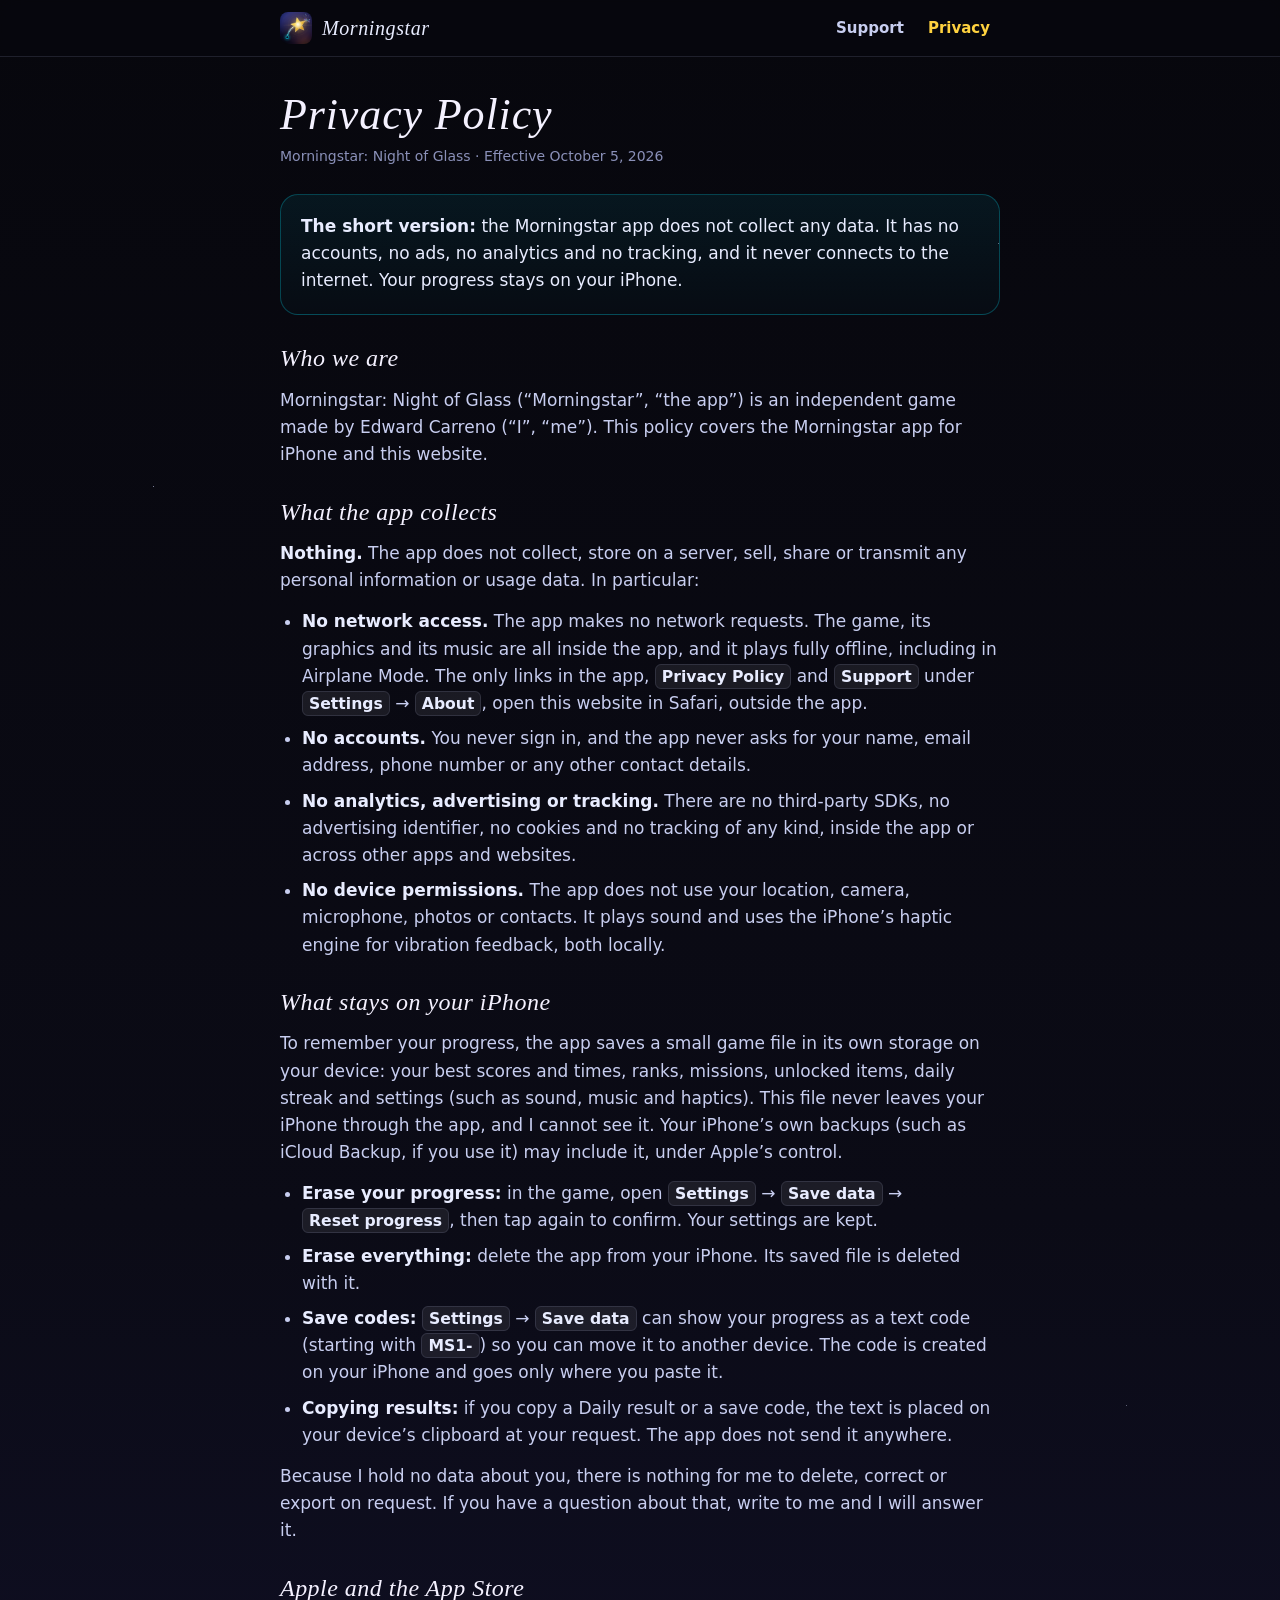
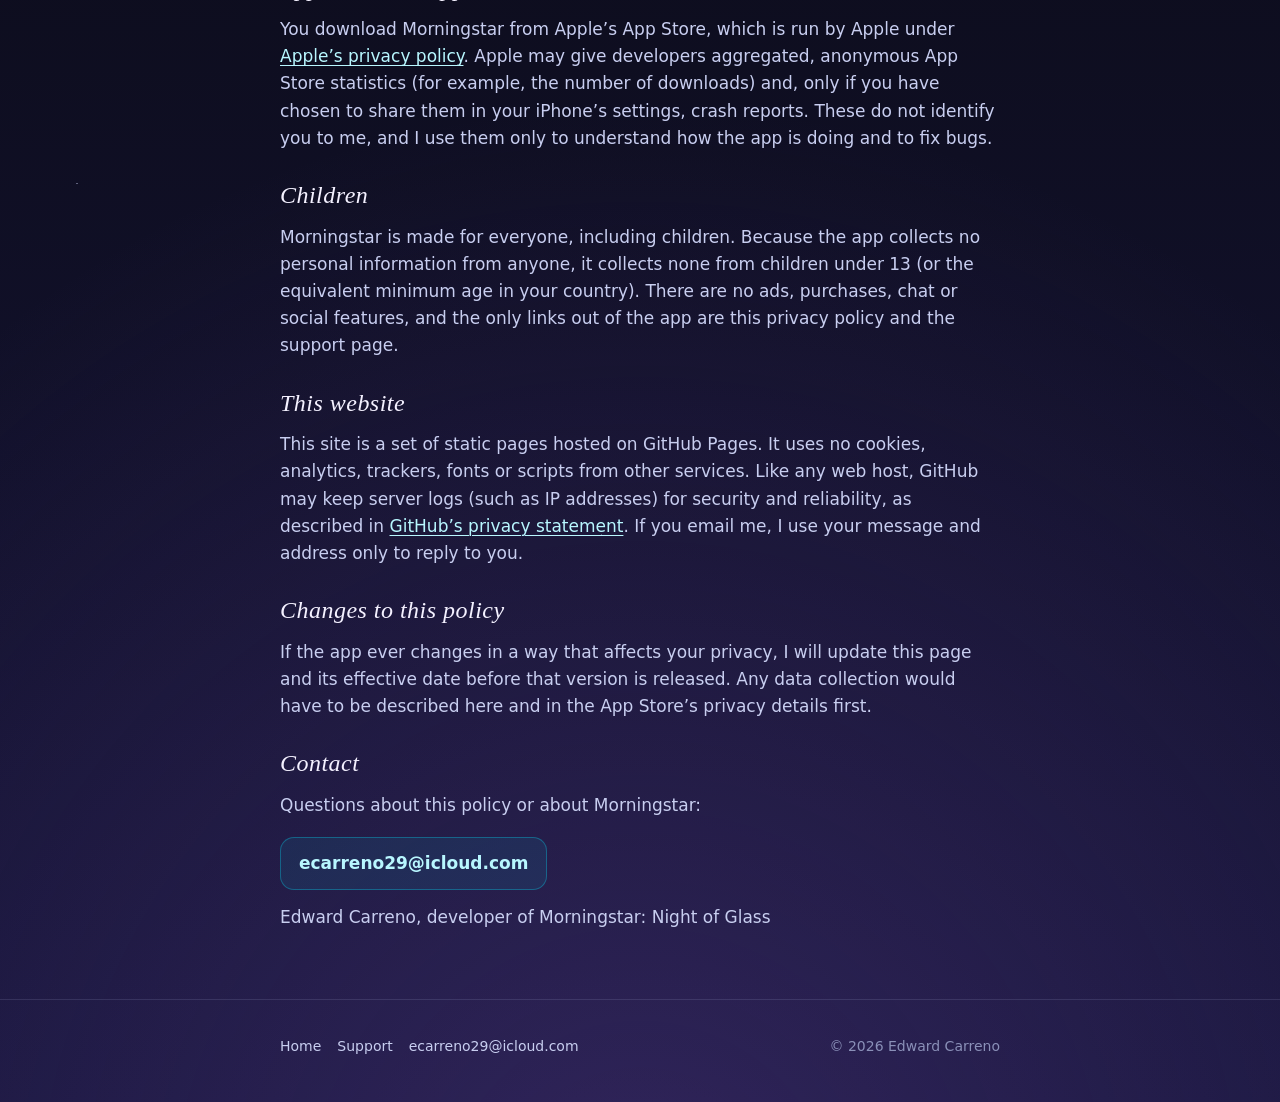
==== privacy/index.html @ 53fad540 "Morningstar: Night of Glass website Co-Authored-By: Claude Opus 5.5 <noreply@anthropic.com>" ====
<!doctype html>
<html lang="en">
<head>
<meta charset="utf-8">
<meta name="viewport" content="width=device-width,initial-scale=1,viewport-fit=cover">
<meta name="color-scheme" content="dark">
<meta name="theme-color" content="#07070D">
<title>Privacy Policy · Morningstar</title>
<meta name="description" content="Privacy policy for Morningstar: Night of Glass. The iPhone app collects no data, makes no network requests and keeps your progress only on your device.">
<link rel="icon" type="image/png" sizes="180x180" href="../icon-180.png">
<link rel="apple-touch-icon" href="../icon-180.png">
<link rel="stylesheet" href="../style.css">
</head>
<body>
<header class="bar">
  <div class="wrap">
    <a class="brand" href="../" aria-label="Morningstar home"><img src="../icon-180.png" width="32" height="32" alt="">Morningstar</a>
    <nav aria-label="Site">
      <a href="../support/">Support</a>
      <a href="./" aria-current="page">Privacy</a>
    </nav>
  </div>
</header>

<main class="wrap page">
  <h1>Privacy Policy</h1>
  <p class="meta">Morningstar: Night of Glass · Effective October 5, 2026</p>

  <div class="summary">
    <p><strong>The short version:</strong> the Morningstar app does not collect any data. It has no accounts, no ads, no analytics and no tracking, and it never connects to the internet. Your progress stays on your iPhone.</p>
  </div>

  <h2>Who we are</h2>
  <p>Morningstar: Night of Glass (“Morningstar”, “the app”) is an independent game made by Edward Carreno (“I”, “me”). This policy covers the Morningstar app for iPhone and this website.</p>

  <h2>What the app collects</h2>
  <p><strong>Nothing.</strong> The app does not collect, store on a server, sell, share or transmit any personal information or usage data. In particular:</p>
  <ul>
    <li><strong>No network access.</strong> The app makes no network requests. The game, its graphics and its music are all inside the app, and it plays fully offline, including in Airplane Mode. The only links in the app, <span class="ui">Privacy Policy</span> and <span class="ui">Support</span> under <span class="ui">Settings</span> → <span class="ui">About</span>, open this website in Safari, outside the app.</li>
    <li><strong>No accounts.</strong> You never sign in, and the app never asks for your name, email address, phone number or any other contact details.</li>
    <li><strong>No analytics, advertising or tracking.</strong> There are no third-party SDKs, no advertising identifier, no cookies and no tracking of any kind, inside the app or across other apps and websites.</li>
    <li><strong>No device permissions.</strong> The app does not use your location, camera, microphone, photos or contacts. It plays sound and uses the iPhone’s haptic engine for vibration feedback, both locally.</li>
  </ul>

  <h2>What stays on your iPhone</h2>
  <p>To remember your progress, the app saves a small game file in its own storage on your device: your best scores and times, ranks, missions, unlocked items, daily streak and settings (such as sound, music and haptics). This file never leaves your iPhone through the app, and I cannot see it. Your iPhone’s own backups (such as iCloud Backup, if you use it) may include it, under Apple’s control.</p>
  <ul>
    <li><strong>Erase your progress:</strong> in the game, open <span class="ui">Settings</span> → <span class="ui">Save data</span> → <span class="ui">Reset progress</span>, then tap again to confirm. Your settings are kept.</li>
    <li><strong>Erase everything:</strong> delete the app from your iPhone. Its saved file is deleted with it.</li>
    <li><strong>Save codes:</strong> <span class="ui">Settings</span> → <span class="ui">Save data</span> can show your progress as a text code (starting with <span class="ui">MS1-</span>) so you can move it to another device. The code is created on your iPhone and goes only where you paste it.</li>
    <li><strong>Copying results:</strong> if you copy a Daily result or a save code, the text is placed on your device’s clipboard at your request. The app does not send it anywhere.</li>
  </ul>
  <p>Because I hold no data about you, there is nothing for me to delete, correct or export on request. If you have a question about that, write to me and I will answer it.</p>

  <h2>Apple and the App Store</h2>
  <p>You download Morningstar from Apple’s App Store, which is run by Apple under <a href="https://www.apple.com/legal/privacy/">Apple’s privacy policy</a>. Apple may give developers aggregated, anonymous App Store statistics (for example, the number of downloads) and, only if you have chosen to share them in your iPhone’s settings, crash reports. These do not identify you to me, and I use them only to understand how the app is doing and to fix bugs.</p>

  <h2>Children</h2>
  <p>Morningstar is made for everyone, including children. Because the app collects no personal information from anyone, it collects none from children under 13 (or the equivalent minimum age in your country). There are no ads, purchases, chat or social features, and the only links out of the app are this privacy policy and the support page.</p>

  <h2>This website</h2>
  <p>This site is a set of static pages hosted on GitHub Pages. It uses no cookies, analytics, trackers, fonts or scripts from other services. Like any web host, GitHub may keep server logs (such as IP addresses) for security and reliability, as described in <a href="https://docs.github.com/en/site-policy/privacy-policies/github-general-privacy-statement">GitHub’s privacy statement</a>. If you email me, I use your message and address only to reply to you.</p>

  <h2>Changes to this policy</h2>
  <p>If the app ever changes in a way that affects your privacy, I will update this page and its effective date before that version is released. Any data collection would have to be described here and in the App Store’s privacy details first.</p>

  <h2>Contact</h2>
  <p>Questions about this policy or about Morningstar:</p>
  <a class="mail" href="mailto:ecarreno29@icloud.com">ecarreno29@icloud.com</a>
  <p class="muted">Edward Carreno, developer of Morningstar: Night of Glass</p>
</main>

<footer>
  <div class="wrap">
    <nav aria-label="Footer">
      <a href="../">Home</a>
      <a href="../support/">Support</a>
      <a href="mailto:ecarreno29@icloud.com">ecarreno29@icloud.com</a>
    </nav>
    <span class="copy">© 2026 Edward Carreno</span>
  </div>
</footer>
</body>
</html>
---- style.css ----
/* Morningstar: Night of Glass — the public site. Self-contained: system fonts, no external resources. The game's night
   palette (design/GDD.md §10.1): cyan is the player, gold is reward, lime is the accent; magenta (danger) stays out. */
:root {
  --bg0: #07070D; --bg1: #0B0B16; --bg2: #16153A;
  --text: #E8ECFF; --soft: #C8CEF0; --dim: #8A90B8;
  --gold: #FFD23F; --gold-hi: #FFF1B8; --cyan: #00E5FF; --cyan-hi: #B8F7FF; --lime: #7CFF6B;
  --card: rgba(22, 22, 46, 0.62); --line: rgba(184, 190, 230, 0.14);
  --ui: -apple-system, BlinkMacSystemFont, "SF Pro Text", "Segoe UI", system-ui, Roboto, "Helvetica Neue", Arial, sans-serif;
  --serif: ui-serif, "New York", "Iowan Old Style", "Palatino Linotype", Palatino, "Book Antiqua", Georgia, serif;
  color-scheme: dark;
}
* { box-sizing: border-box; }
html { background: var(--bg0); -webkit-text-size-adjust: 100%; text-size-adjust: 100%; }
body {
  margin: 0; min-height: 100vh; color: var(--text); font: 17px/1.6 var(--ui);
  background:
    radial-gradient(1px 1px at 12% 18%, rgba(214, 220, 255, .55) 50%, transparent 51%),
    radial-gradient(1px 1px at 78% 9%, rgba(214, 220, 255, .45) 50%, transparent 51%),
    radial-gradient(1.5px 1.5px at 64% 31%, rgba(214, 220, 255, .5) 50%, transparent 51%),
    radial-gradient(1px 1px at 31% 44%, rgba(214, 220, 255, .35) 50%, transparent 51%),
    radial-gradient(1px 1px at 88% 52%, rgba(214, 220, 255, .4) 50%, transparent 51%),
    radial-gradient(1.5px 1.5px at 6% 66%, rgba(214, 220, 255, .4) 50%, transparent 51%),
    radial-gradient(1px 1px at 47% 79%, rgba(214, 220, 255, .3) 50%, transparent 51%),
    radial-gradient(120% 60% at 50% 105%, rgba(91, 62, 143, .38), transparent 70%),
    linear-gradient(180deg, var(--bg0) 0%, var(--bg1) 45%, var(--bg2) 100%);

}
a { color: var(--cyan-hi); text-underline-offset: 3px; text-decoration-thickness: 1px; }
a:hover { color: #fff; }
:focus-visible { outline: 2px solid var(--cyan); outline-offset: 3px; border-radius: 6px; }
img { max-width: 100%; height: auto; display: block; }
.wrap { width: 100%; max-width: 760px; margin: 0 auto; padding: 0 20px; }

/* top bar */
.bar { position: sticky; top: 0; z-index: 5; background: rgba(7, 7, 13, .78); border-bottom: 1px solid var(--line);
  -webkit-backdrop-filter: saturate(1.4) blur(12px); backdrop-filter: saturate(1.4) blur(12px); }
.bar .wrap { display: flex; align-items: center; gap: 12px; min-height: 56px; padding-top: env(safe-area-inset-top, 0); }
.brand { display: flex; align-items: center; gap: 10px; min-height: 44px; color: var(--text); text-decoration: none; font: italic 500 20px/1 var(--serif); letter-spacing: .03em; }
.brand img { width: 32px; height: 32px; border-radius: 8px; }
.bar nav { margin-left: auto; display: flex; gap: 4px; }
.bar nav a { color: var(--soft); text-decoration: none; font-size: 15px; font-weight: 600; padding: 12px 10px; border-radius: 10px; min-height: 44px; display: inline-flex; align-items: center; }
.bar nav a[aria-current="page"] { color: var(--gold); }
.bar nav a:hover { color: #fff; background: rgba(255, 255, 255, .05); }

/* the hero */
.hero { position: relative; isolation: isolate; text-align: center; padding: 56px 0 28px; overflow: hidden; }
.glass { position: absolute; inset: 0; pointer-events: none; z-index: -1; }
.glass i { position: absolute; display: block; }
/* a few panes of jewel glass drifting at the edges of the hero, never under the text */
.glass i:nth-child(1) { left: 0; top: 34px; width: 112px; height: 100px; background: linear-gradient(140deg, #4A5AAC, #5B3E8F 70%); clip-path: polygon(0 18%, 72% 0, 100% 64%, 30% 100%); opacity: .3; }
.glass i:nth-child(2) { right: 0; top: 8px; width: 118px; height: 110px; background: linear-gradient(200deg, #3F9A8C, #3A4A8C 75%); clip-path: polygon(20% 0, 100% 12%, 86% 100%, 0 70%); opacity: .26; }
.glass i:nth-child(3) { right: 4px; top: 176px; width: 58px; height: 52px; background: linear-gradient(160deg, #9A5A8A, #5B3E8F); clip-path: polygon(0 0, 100% 30%, 60% 100%); opacity: .24; }
.glass i:nth-child(4) { left: 8px; top: 190px; width: 46px; height: 42px; background: linear-gradient(120deg, #B08A4A, #7A4A6A); clip-path: polygon(30% 0, 100% 50%, 0 100%); opacity: .22; }
@media (min-width: 700px) { .glass i:nth-child(1) { left: 4%; } .glass i:nth-child(2) { right: 4%; } .glass i:nth-child(3) { right: 14%; } .glass i:nth-child(4) { left: 15%; } }
.icon { width: 148px; height: 148px; margin: 0 auto 22px; border-radius: 33px; box-shadow: 0 0 0 1px rgba(255, 255, 255, .08), 0 18px 60px rgba(255, 210, 63, .18), 0 0 90px rgba(0, 229, 255, .12); }
.wm { margin: 0; font: italic 500 clamp(40px, 11vw, 64px)/1.05 var(--serif); letter-spacing: .045em; text-transform: uppercase;
  background: linear-gradient(180deg, #FFF8DC 0%, var(--gold-hi) 35%, var(--gold) 100%); -webkit-background-clip: text; background-clip: text; color: transparent; }
.sub { margin: 8px 0 0; font-size: 12px; font-weight: 600; letter-spacing: .42em; padding-left: .42em; text-transform: uppercase; color: var(--dim); }
.lede { max-width: 30em; margin: 24px auto 0; font-size: clamp(18px, 4.6vw, 21px); line-height: 1.55; color: var(--soft); }
.pill { display: inline-flex; align-items: center; gap: 10px; margin: 26px 0 0; padding: 12px 20px; border-radius: 999px; border: 1px solid rgba(255, 210, 63, .38);
  background: rgba(255, 210, 63, .07); color: var(--gold-hi); font-weight: 650; font-size: 15px; letter-spacing: .02em; }
.pill::before { content: ""; width: 8px; height: 8px; border-radius: 50%; background: var(--gold); box-shadow: 0 0 12px var(--gold); }
.promises { list-style: none; display: flex; flex-wrap: wrap; justify-content: center; gap: 8px 18px; margin: 22px auto 0; padding: 0; color: var(--dim); font-size: 14px; font-weight: 600; letter-spacing: .04em; }
.promises li::before { content: "✦"; color: var(--cyan); margin-right: 7px; font-size: 11px; position: relative; top: -1px; }

/* screenshots: a swipeable strip on phones, a row on wide screens */
.shots { display: flex; gap: 16px; overflow-x: auto; scroll-snap-type: x mandatory; padding: 12px 20px 22px; margin: 18px auto 0; max-width: 1080px;
  -webkit-overflow-scrolling: touch; scrollbar-width: none; }
.shots::-webkit-scrollbar { display: none; }
.shots figure { flex: 0 0 min(64vw, 250px); margin: 0; scroll-snap-align: center; }
.shots img { width: 100%; aspect-ratio: 600 / 1304; object-fit: cover; border-radius: 28px; border: 6px solid #0E0F18;
  box-shadow: 0 0 0 1px rgba(184, 190, 230, .2), 0 22px 50px rgba(0, 0, 0, .55); background: var(--bg1); }
.shots figcaption { margin-top: 12px; text-align: center; font: italic 500 17px/1.3 var(--serif); color: var(--soft); }
.swipe { text-align: center; color: var(--dim); font-size: 13px; margin: -8px 0 0; }
@media (min-width: 900px) { .shots { justify-content: center; overflow: visible; } .shots figure { flex-basis: 230px; } .swipe { display: none; } }

/* sections */
section.block { padding: 34px 0 6px; }
h2 { margin: 0 0 14px; font: italic 500 30px/1.15 var(--serif); letter-spacing: .02em; color: #F4F1FF; }
h3 { margin: 0 0 6px; font-size: 17px; font-weight: 700; letter-spacing: .01em; color: var(--text); }
p { margin: 0 0 14px; }
.muted { color: var(--dim); }
.grid { display: grid; gap: 14px; grid-template-columns: 1fr; }
@media (min-width: 620px) { .grid { grid-template-columns: 1fr 1fr; } }
.card { background: var(--card); border: 1px solid var(--line); border-radius: 18px; padding: 18px 18px 6px; }
.card p { color: var(--soft); font-size: 16px; }
.tag { display: inline-block; width: 10px; height: 10px; border-radius: 3px; margin-right: 8px; transform: rotate(45deg); position: relative; top: -1px; }
.t-gold { background: var(--gold); box-shadow: 0 0 10px rgba(255, 210, 63, .6); }
.t-cyan { background: var(--cyan); box-shadow: 0 0 10px rgba(0, 229, 255, .5); }
.t-lime { background: var(--lime); box-shadow: 0 0 10px rgba(124, 255, 107, .5); }
.t-violet { background: #9C7BFF; box-shadow: 0 0 10px rgba(156, 123, 255, .5); }
ol.steps { counter-reset: s; list-style: none; padding: 0; margin: 0; }
ol.steps li { counter-increment: s; position: relative; padding: 0 0 14px 44px; color: var(--soft); }
ol.steps li::before { content: counter(s); position: absolute; left: 0; top: 0; width: 30px; height: 30px; border-radius: 50%; display: grid; place-items: center;
  font: 700 14px/1 var(--ui); color: var(--bg0); background: linear-gradient(180deg, var(--gold-hi), var(--gold)); }
kbd, .ui { font: 600 .92em/1 var(--ui); color: var(--text); background: rgba(255, 255, 255, .07); border: 1px solid var(--line); border-radius: 6px; padding: 2px 6px; white-space: nowrap; }

/* long-form pages (privacy, support) */
.page { padding-top: 34px; padding-bottom: 10px; }
.page h1 { margin: 0 0 6px; font: italic 500 clamp(34px, 8vw, 44px)/1.1 var(--serif); color: #F4F1FF; letter-spacing: .02em; }
.page .meta { color: var(--dim); font-size: 14px; margin-bottom: 26px; }
.page h2 { font-size: 24px; margin-top: 30px; }
.page ul { padding-left: 22px; margin: 0 0 14px; }
.page li { margin: 0 0 8px; color: var(--soft); }
.page p { color: var(--soft); }
.page strong { color: var(--text); }
.summary { background: linear-gradient(180deg, rgba(0, 229, 255, .07), rgba(0, 229, 255, .02)); border: 1px solid rgba(0, 229, 255, .25); border-radius: 18px; padding: 18px 20px 6px; margin: 0 0 8px; }
.summary p { color: var(--text); }
details { background: var(--card); border: 1px solid var(--line); border-radius: 16px; margin: 0 0 10px; }
details summary { cursor: pointer; list-style: none; padding: 15px 46px 15px 18px; font-weight: 650; color: var(--text); position: relative; min-height: 44px; }
details summary::-webkit-details-marker { display: none; }
details summary::after { content: "+"; position: absolute; right: 18px; top: 50%; transform: translateY(-50%); color: var(--gold); font-size: 22px; font-weight: 400; }
details[open] summary::after { content: "−"; }
details > div { padding: 0 18px 6px; }
.mail { display: inline-flex; align-items: center; gap: 10px; margin: 4px 0 14px; padding: 12px 18px; min-height: 44px; border-radius: 14px; background: rgba(0, 229, 255, .08);
  border: 1px solid rgba(0, 229, 255, .3); color: var(--cyan-hi); text-decoration: none; font-weight: 650; overflow-wrap: anywhere; }
.mail:hover { background: rgba(0, 229, 255, .14); color: #fff; }

/* footer */
footer { margin-top: 44px; border-top: 1px solid var(--line); padding: 24px 0 calc(34px + env(safe-area-inset-bottom, 0)); color: var(--dim); font-size: 14px; }
footer .wrap { display: flex; flex-wrap: wrap; gap: 8px 18px; align-items: center; }
footer nav { display: flex; flex-wrap: wrap; gap: 4px 16px; }
footer a { color: var(--soft); text-decoration: none; display: inline-flex; align-items: center; min-height: 44px; }
footer a:hover { color: #fff; text-decoration: underline; }
footer .copy { margin-left: auto; }
@media (max-width: 520px) { footer .copy { margin-left: 0; width: 100%; } }
@media (prefers-reduced-motion: no-preference) { .pill::before { animation: glow 2.4s ease-in-out infinite alternate; } }
@keyframes glow { from { opacity: .55; } to { opacity: 1; } }
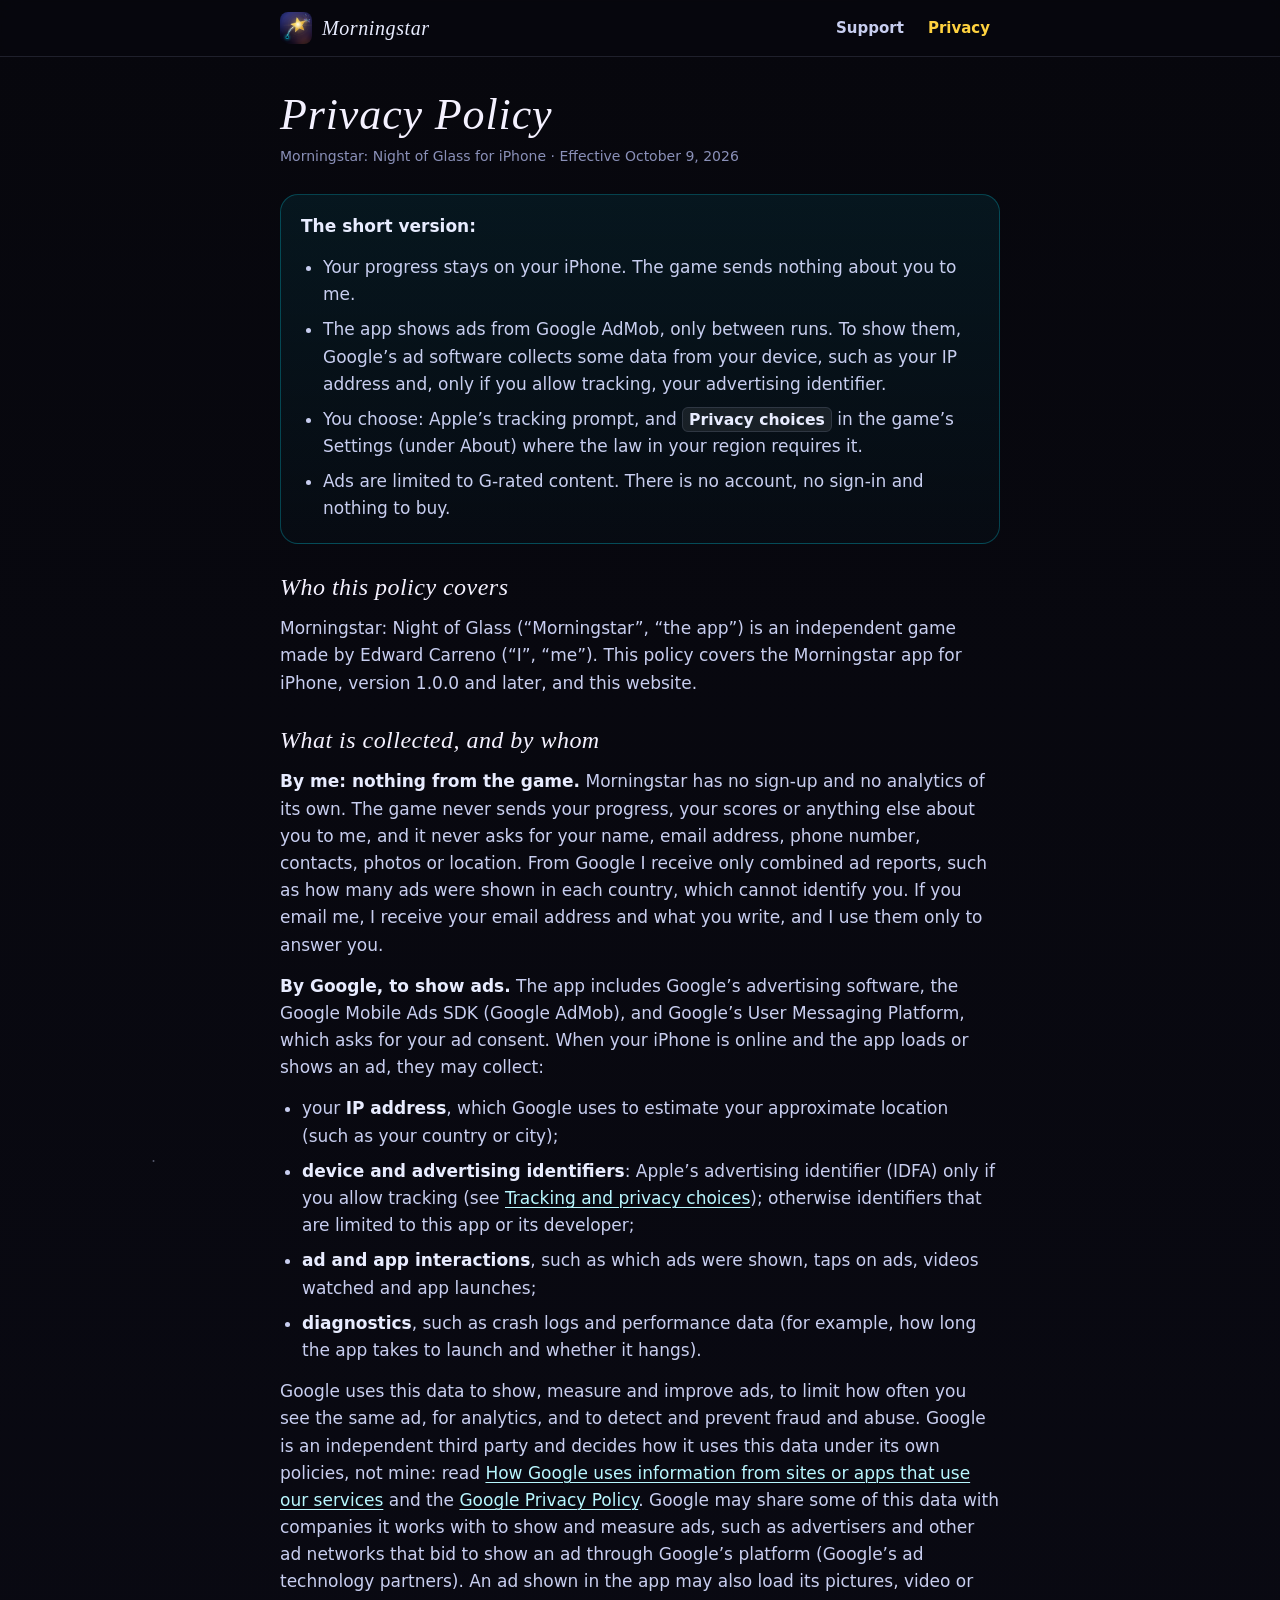
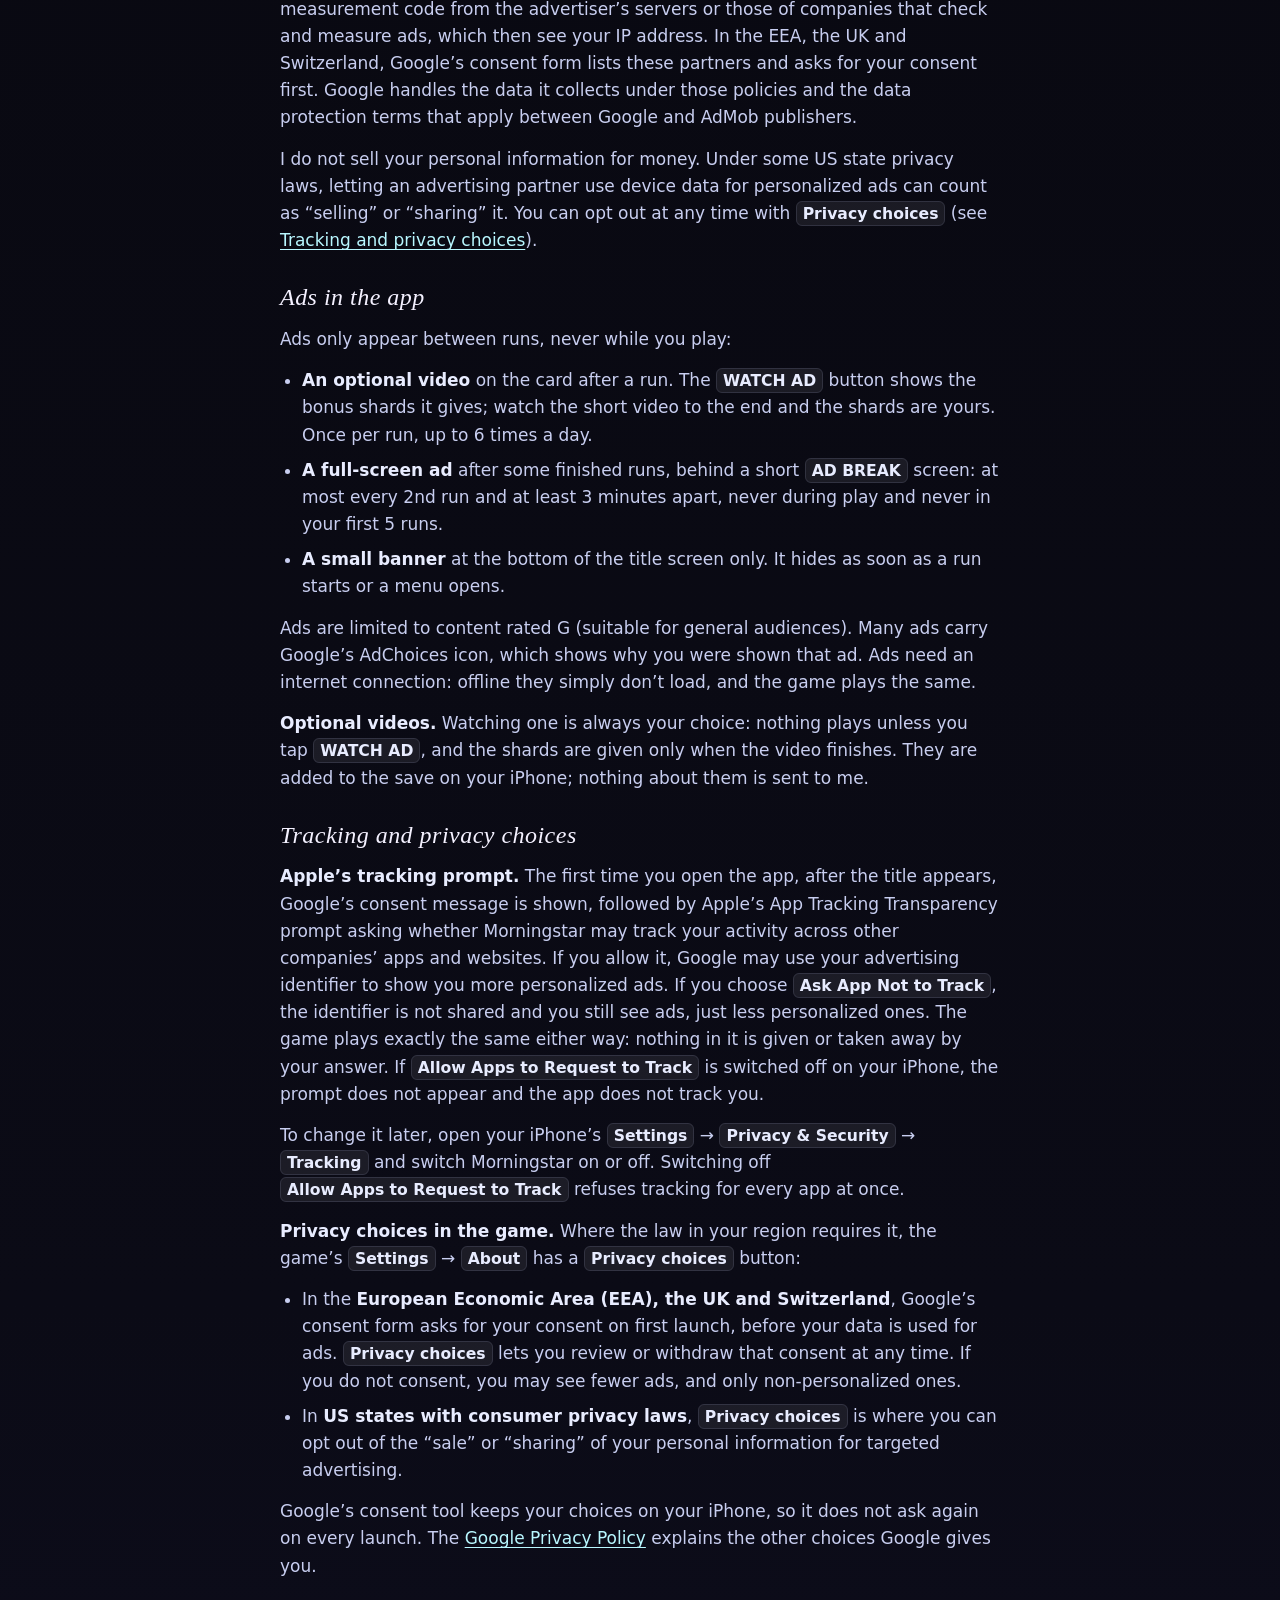
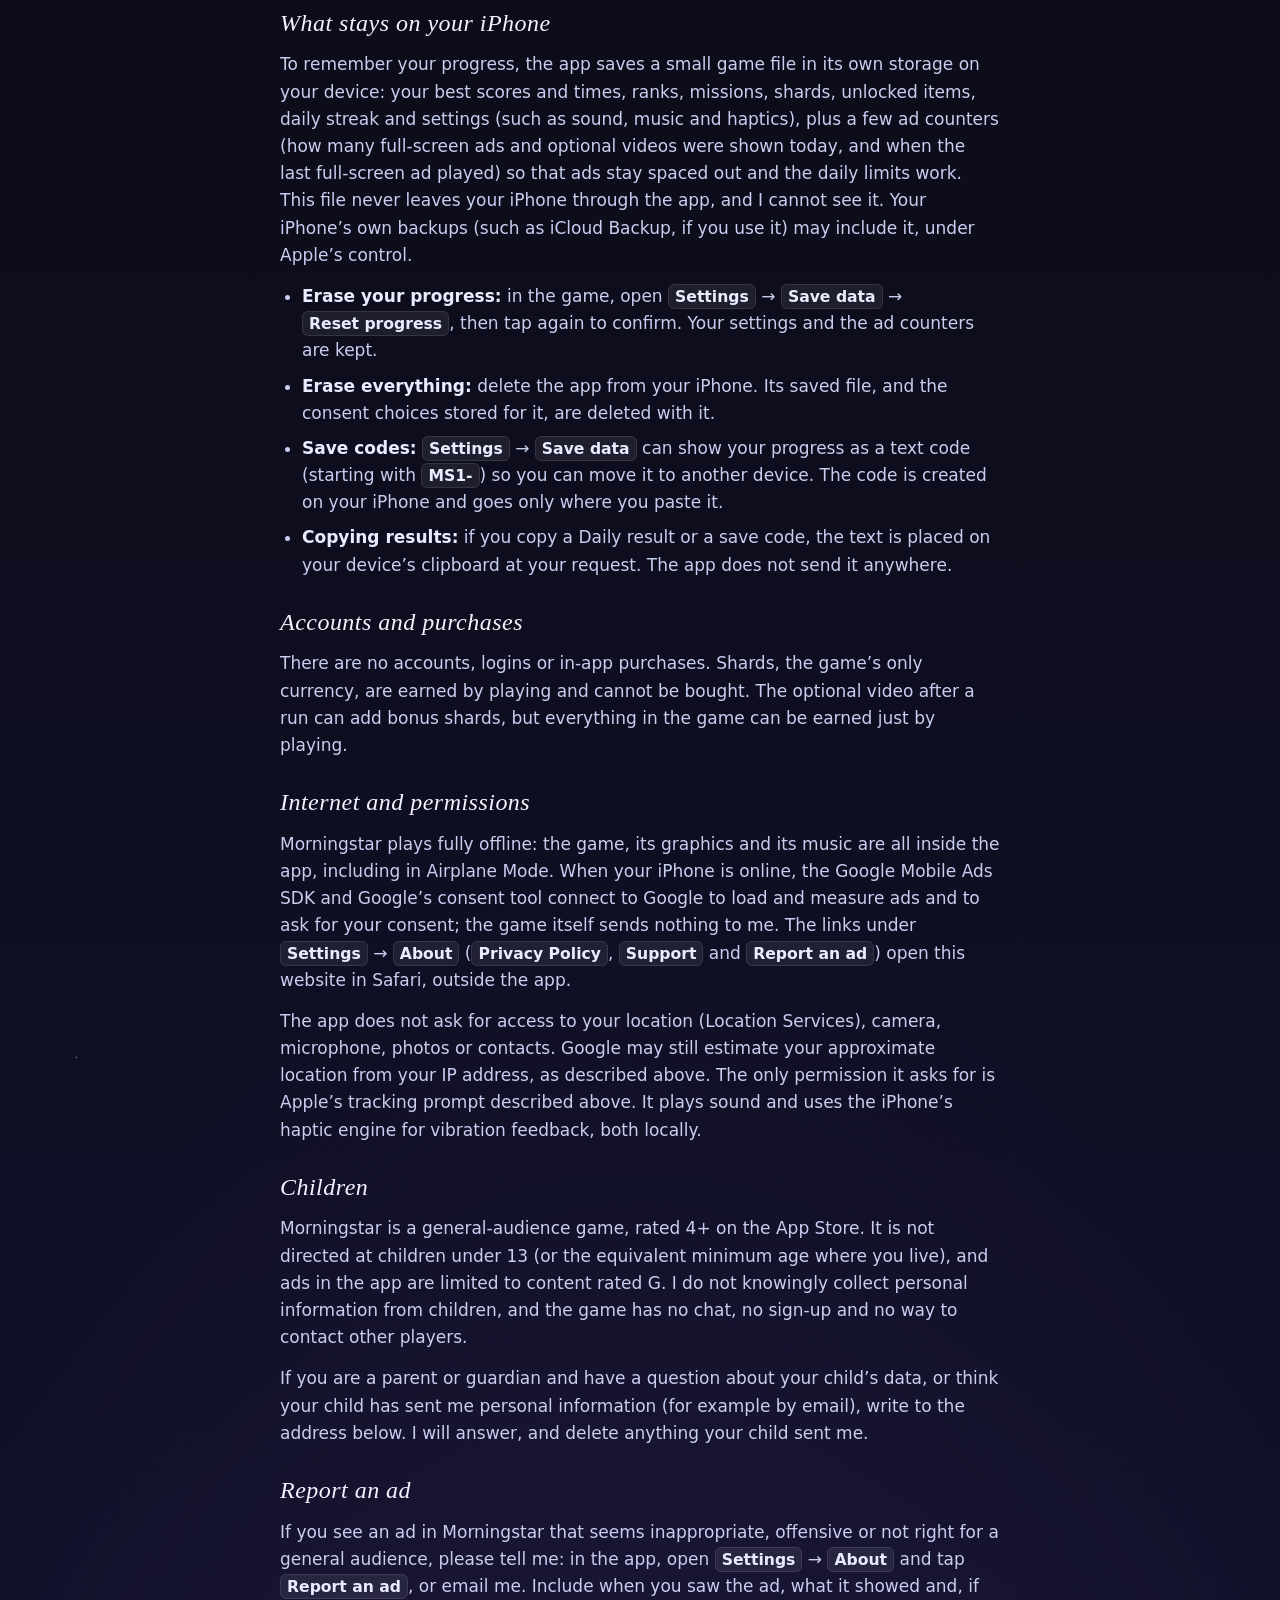
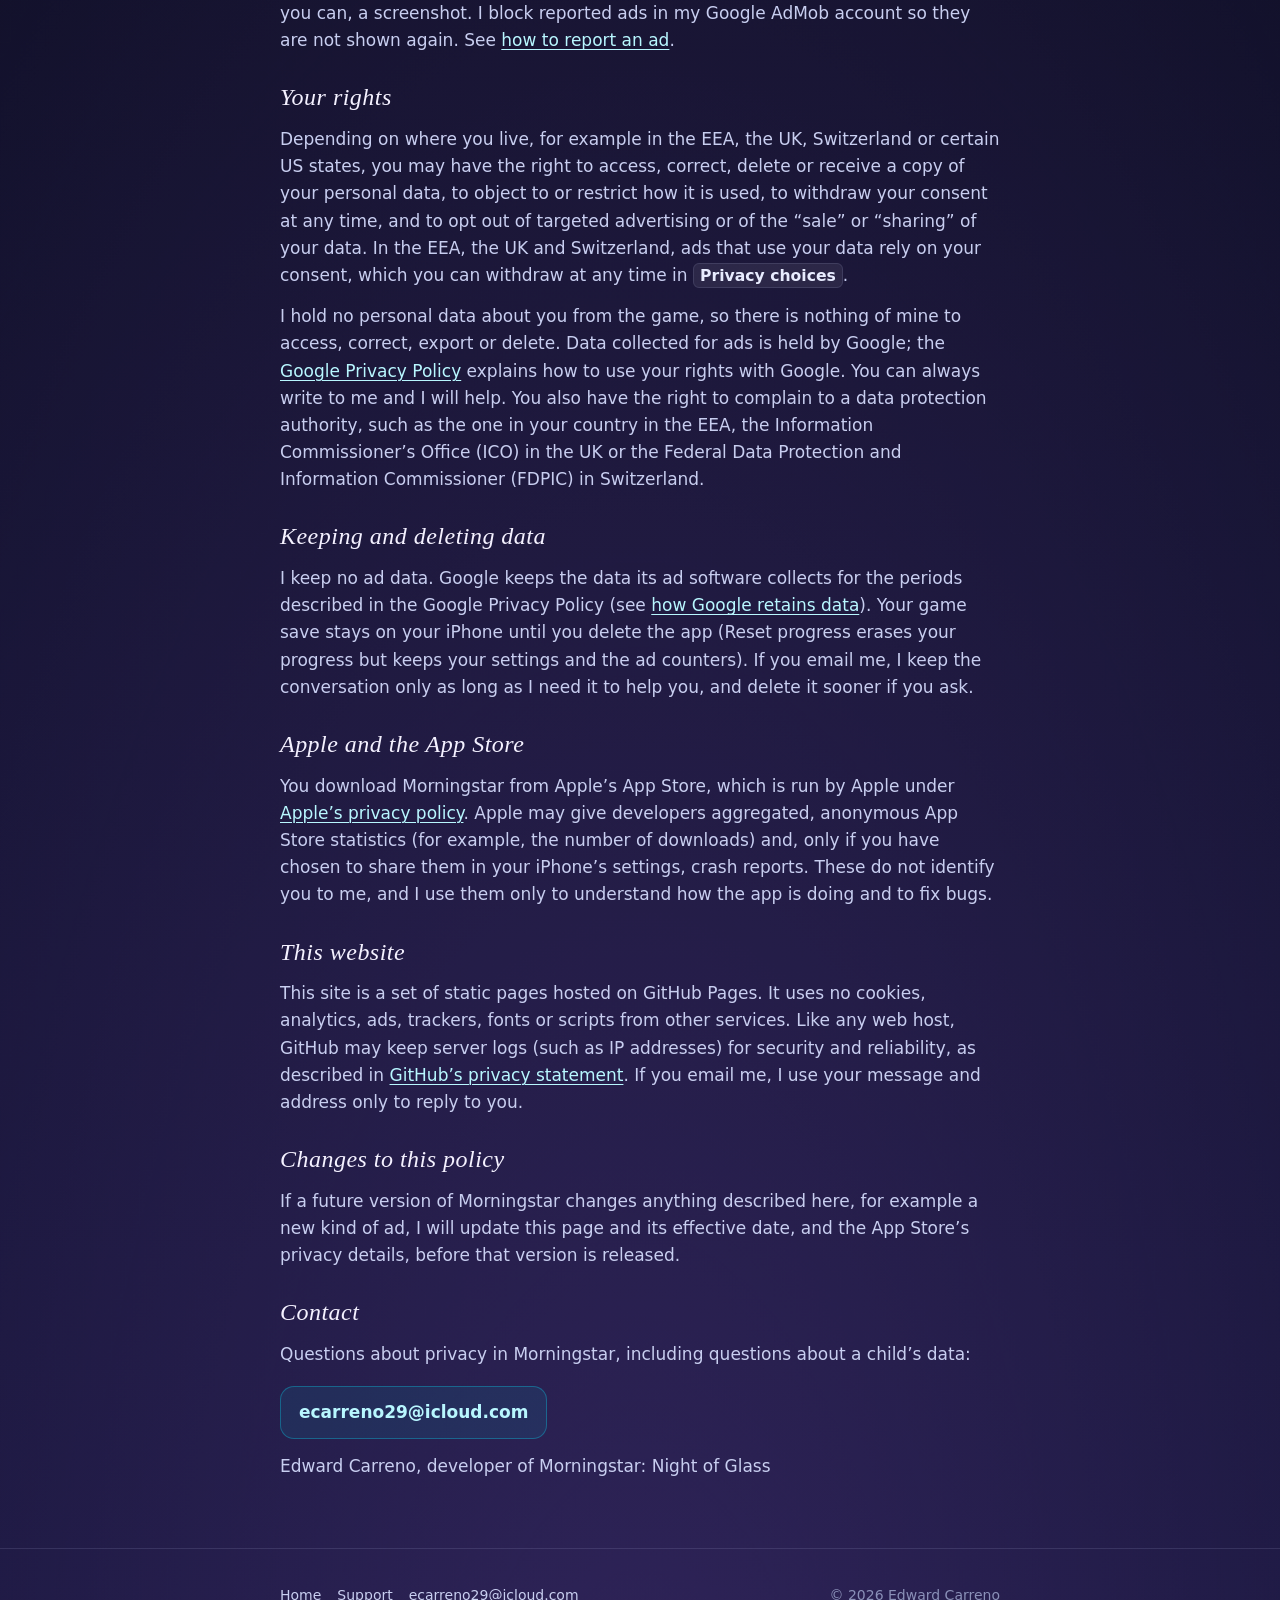
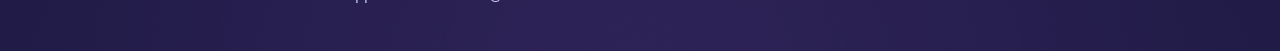
==== commit c051c0bf: "Ads: privacy policy for Google AdMob, Report an ad, new promise line Morningstar 1.0.0 ships with Go" ====
--- a/privacy/index.html
+++ b/privacy/index.html
@@ -6,7 +6,7 @@
 <meta name="color-scheme" content="dark">
 <meta name="theme-color" content="#07070D">
 <title>Privacy Policy · Morningstar</title>
-<meta name="description" content="Privacy policy for Morningstar: Night of Glass. The iPhone app collects no data, makes no network requests and keeps your progress only on your device.">
+<meta name="description" content="Privacy policy for Morningstar: Night of Glass for iPhone: what the game keeps on your device, what Google’s ad software collects to show ads, and the choices you have.">
 <link rel="icon" type="image/png" sizes="180x180" href="../icon-180.png">
 <link rel="apple-touch-icon" href="../icon-180.png">
 <link rel="stylesheet" href="../style.css">
@@ -24,49 +24,95 @@
 
 <main class="wrap page">
   <h1>Privacy Policy</h1>
-  <p class="meta">Morningstar: Night of Glass · Effective October 5, 2026</p>
+  <p class="meta">Morningstar: Night of Glass for iPhone · Effective October 9, 2026</p>
 
   <div class="summary">
-    <p><strong>The short version:</strong> the Morningstar app does not collect any data. It has no accounts, no ads, no analytics and no tracking, and it never connects to the internet. Your progress stays on your iPhone.</p>
+    <p><strong>The short version:</strong></p>
+    <ul>
+      <li>Your progress stays on your iPhone. The game sends nothing about you to me.</li>
+      <li>The app shows ads from Google AdMob, only between runs. To show them, Google’s ad software collects some data from your device, such as your IP address and, only if you allow tracking, your advertising identifier.</li>
+      <li>You choose: Apple’s tracking prompt, and <span class="ui">Privacy choices</span> in the game’s Settings (under About) where the law in your region requires it.</li>
+      <li>Ads are limited to G-rated content. There is no account, no sign-in and nothing to buy.</li>
+    </ul>
   </div>
 
-  <h2>Who we are</h2>
-  <p>Morningstar: Night of Glass (“Morningstar”, “the app”) is an independent game made by Edward Carreno (“I”, “me”). This policy covers the Morningstar app for iPhone and this website.</p>
+  <h2 id="covers">Who this policy covers</h2>
+  <p>Morningstar: Night of Glass (“Morningstar”, “the app”) is an independent game made by Edward Carreno (“I”, “me”). This policy covers the Morningstar app for iPhone, version 1.0.0 and later, and this website.</p>
 
-  <h2>What the app collects</h2>
-  <p><strong>Nothing.</strong> The app does not collect, store on a server, sell, share or transmit any personal information or usage data. In particular:</p>
+  <h2 id="collect">What is collected, and by whom</h2>
+  <p><strong>By me: nothing from the game.</strong> Morningstar has no sign-up and no analytics of its own. The game never sends your progress, your scores or anything else about you to me, and it never asks for your name, email address, phone number, contacts, photos or location. From Google I receive only combined ad reports, such as how many ads were shown in each country, which cannot identify you. If you email me, I receive your email address and what you write, and I use them only to answer you.</p>
+  <p><strong>By Google, to show ads.</strong> The app includes Google’s advertising software, the Google Mobile Ads SDK (Google AdMob), and Google’s User Messaging Platform, which asks for your ad consent. When your iPhone is online and the app loads or shows an ad, they may collect:</p>
   <ul>
-    <li><strong>No network access.</strong> The app makes no network requests. The game, its graphics and its music are all inside the app, and it plays fully offline, including in Airplane Mode. The only links in the app, <span class="ui">Privacy Policy</span> and <span class="ui">Support</span> under <span class="ui">Settings</span> → <span class="ui">About</span>, open this website in Safari, outside the app.</li>
-    <li><strong>No accounts.</strong> You never sign in, and the app never asks for your name, email address, phone number or any other contact details.</li>
-    <li><strong>No analytics, advertising or tracking.</strong> There are no third-party SDKs, no advertising identifier, no cookies and no tracking of any kind, inside the app or across other apps and websites.</li>
-    <li><strong>No device permissions.</strong> The app does not use your location, camera, microphone, photos or contacts. It plays sound and uses the iPhone’s haptic engine for vibration feedback, both locally.</li>
+    <li>your <strong>IP address</strong>, which Google uses to estimate your approximate location (such as your country or city);</li>
+    <li><strong>device and advertising identifiers</strong>: Apple’s advertising identifier (IDFA) only if you allow tracking (see <a href="#tracking">Tracking and privacy choices</a>); otherwise identifiers that are limited to this app or its developer;</li>
+    <li><strong>ad and app interactions</strong>, such as which ads were shown, taps on ads, videos watched and app launches;</li>
+    <li><strong>diagnostics</strong>, such as crash logs and performance data (for example, how long the app takes to launch and whether it hangs).</li>
   </ul>
+  <p>Google uses this data to show, measure and improve ads, to limit how often you see the same ad, for analytics, and to detect and prevent fraud and abuse. Google is an independent third party and decides how it uses this data under its own policies, not mine: read <a href="https://policies.google.com/technologies/partner-sites">How Google uses information from sites or apps that use our services</a> and the <a href="https://policies.google.com/privacy">Google Privacy Policy</a>. Google may share some of this data with companies it works with to show and measure ads, such as advertisers and other ad networks that bid to show an ad through Google’s platform (Google’s ad technology partners). An ad shown in the app may also load its pictures, video or measurement code from the advertiser’s servers or those of companies that check and measure ads, which then see your IP address. In the EEA, the UK and Switzerland, Google’s consent form lists these partners and asks for your consent first. Google handles the data it collects under those policies and the data protection terms that apply between Google and AdMob publishers.</p>
+  <p>I do not sell your personal information for money. Under some US state privacy laws, letting an advertising partner use device data for personalized ads can count as “selling” or “sharing” it. You can opt out at any time with <span class="ui">Privacy choices</span> (see <a href="#tracking">Tracking and privacy choices</a>).</p>
 
-  <h2>What stays on your iPhone</h2>
-  <p>To remember your progress, the app saves a small game file in its own storage on your device: your best scores and times, ranks, missions, unlocked items, daily streak and settings (such as sound, music and haptics). This file never leaves your iPhone through the app, and I cannot see it. Your iPhone’s own backups (such as iCloud Backup, if you use it) may include it, under Apple’s control.</p>
+  <h2 id="ads">Ads in the app</h2>
+  <p>Ads only appear between runs, never while you play:</p>
   <ul>
-    <li><strong>Erase your progress:</strong> in the game, open <span class="ui">Settings</span> → <span class="ui">Save data</span> → <span class="ui">Reset progress</span>, then tap again to confirm. Your settings are kept.</li>
-    <li><strong>Erase everything:</strong> delete the app from your iPhone. Its saved file is deleted with it.</li>
+    <li><strong>An optional video</strong> on the card after a run. The <span class="ui">WATCH AD</span> button shows the bonus shards it gives; watch the short video to the end and the shards are yours. Once per run, up to 6 times a day.</li>
+    <li><strong>A full-screen ad</strong> after some finished runs, behind a short <span class="ui">AD BREAK</span> screen: at most every 2nd run and at least 3 minutes apart, never during play and never in your first 5 runs.</li>
+    <li><strong>A small banner</strong> at the bottom of the title screen only. It hides as soon as a run starts or a menu opens.</li>
+  </ul>
+  <p>Ads are limited to content rated G (suitable for general audiences). Many ads carry Google’s AdChoices icon, which shows why you were shown that ad. Ads need an internet connection: offline they simply don’t load, and the game plays the same.</p>
+  <p><strong>Optional videos.</strong> Watching one is always your choice: nothing plays unless you tap <span class="ui">WATCH AD</span>, and the shards are given only when the video finishes. They are added to the save on your iPhone; nothing about them is sent to me.</p>
+
+  <h2 id="tracking">Tracking and privacy choices</h2>
+  <p><strong>Apple’s tracking prompt.</strong> The first time you open the app, after the title appears, Google’s consent message is shown, followed by Apple’s App Tracking Transparency prompt asking whether Morningstar may track your activity across other companies’ apps and websites. If you allow it, Google may use your advertising identifier to show you more personalized ads. If you choose <span class="ui">Ask App Not to Track</span>, the identifier is not shared and you still see ads, just less personalized ones. The game plays exactly the same either way: nothing in it is given or taken away by your answer. If <span class="ui">Allow Apps to Request to Track</span> is switched off on your iPhone, the prompt does not appear and the app does not track you.</p>
+  <p>To change it later, open your iPhone’s <span class="ui">Settings</span> → <span class="ui">Privacy &amp; Security</span> → <span class="ui">Tracking</span> and switch Morningstar on or off. Switching off <span class="ui">Allow Apps to Request to Track</span> refuses tracking for every app at once.</p>
+  <p><strong>Privacy choices in the game.</strong> Where the law in your region requires it, the game’s <span class="ui">Settings</span> → <span class="ui">About</span> has a <span class="ui">Privacy choices</span> button:</p>
+  <ul>
+    <li>In the <strong>European Economic Area (EEA), the UK and Switzerland</strong>, Google’s consent form asks for your consent on first launch, before your data is used for ads. <span class="ui">Privacy choices</span> lets you review or withdraw that consent at any time. If you do not consent, you may see fewer ads, and only non-personalized ones.</li>
+    <li>In <strong>US states with consumer privacy laws</strong>, <span class="ui">Privacy choices</span> is where you can opt out of the “sale” or “sharing” of your personal information for targeted advertising.</li>
+  </ul>
+  <p>Google’s consent tool keeps your choices on your iPhone, so it does not ask again on every launch. The <a href="https://policies.google.com/privacy">Google Privacy Policy</a> explains the other choices Google gives you.</p>
+
+  <h2 id="device">What stays on your iPhone</h2>
+  <p>To remember your progress, the app saves a small game file in its own storage on your device: your best scores and times, ranks, missions, shards, unlocked items, daily streak and settings (such as sound, music and haptics), plus a few ad counters (how many full-screen ads and optional videos were shown today, and when the last full-screen ad played) so that ads stay spaced out and the daily limits work. This file never leaves your iPhone through the app, and I cannot see it. Your iPhone’s own backups (such as iCloud Backup, if you use it) may include it, under Apple’s control.</p>
+  <ul>
+    <li><strong>Erase your progress:</strong> in the game, open <span class="ui">Settings</span> → <span class="ui">Save data</span> → <span class="ui">Reset progress</span>, then tap again to confirm. Your settings and the ad counters are kept.</li>
+    <li><strong>Erase everything:</strong> delete the app from your iPhone. Its saved file, and the consent choices stored for it, are deleted with it.</li>
     <li><strong>Save codes:</strong> <span class="ui">Settings</span> → <span class="ui">Save data</span> can show your progress as a text code (starting with <span class="ui">MS1-</span>) so you can move it to another device. The code is created on your iPhone and goes only where you paste it.</li>
     <li><strong>Copying results:</strong> if you copy a Daily result or a save code, the text is placed on your device’s clipboard at your request. The app does not send it anywhere.</li>
   </ul>
-  <p>Because I hold no data about you, there is nothing for me to delete, correct or export on request. If you have a question about that, write to me and I will answer it.</p>
 
-  <h2>Apple and the App Store</h2>
+  <h2 id="accounts">Accounts and purchases</h2>
+  <p>There are no accounts, logins or in-app purchases. Shards, the game’s only currency, are earned by playing and cannot be bought. The optional video after a run can add bonus shards, but everything in the game can be earned just by playing.</p>
+
+  <h2 id="offline">Internet and permissions</h2>
+  <p>Morningstar plays fully offline: the game, its graphics and its music are all inside the app, including in Airplane Mode. When your iPhone is online, the Google Mobile Ads SDK and Google’s consent tool connect to Google to load and measure ads and to ask for your consent; the game itself sends nothing to me. The links under <span class="ui">Settings</span> → <span class="ui">About</span> (<span class="ui">Privacy Policy</span>, <span class="ui">Support</span> and <span class="ui">Report an ad</span>) open this website in Safari, outside the app.</p>
+  <p>The app does not ask for access to your location (Location Services), camera, microphone, photos or contacts. Google may still estimate your approximate location from your IP address, as described above. The only permission it asks for is Apple’s tracking prompt described above. It plays sound and uses the iPhone’s haptic engine for vibration feedback, both locally.</p>
+
+  <h2 id="children">Children</h2>
+  <p>Morningstar is a general-audience game, rated 4+ on the App Store. It is not directed at children under 13 (or the equivalent minimum age where you live), and ads in the app are limited to content rated G. I do not knowingly collect personal information from children, and the game has no chat, no sign-up and no way to contact other players.</p>
+  <p>If you are a parent or guardian and have a question about your child’s data, or think your child has sent me personal information (for example by email), write to the address below. I will answer, and delete anything your child sent me.</p>
+
+  <h2 id="report">Report an ad</h2>
+  <p>If you see an ad in Morningstar that seems inappropriate, offensive or not right for a general audience, please tell me: in the app, open <span class="ui">Settings</span> → <span class="ui">About</span> and tap <span class="ui">Report an ad</span>, or email me. Include when you saw the ad, what it showed and, if you can, a screenshot. I block reported ads in my Google AdMob account so they are not shown again. See <a href="../support/#report-an-ad">how to report an ad</a>.</p>
+
+  <h2 id="rights">Your rights</h2>
+  <p>Depending on where you live, for example in the EEA, the UK, Switzerland or certain US states, you may have the right to access, correct, delete or receive a copy of your personal data, to object to or restrict how it is used, to withdraw your consent at any time, and to opt out of targeted advertising or of the “sale” or “sharing” of your data. In the EEA, the UK and Switzerland, ads that use your data rely on your consent, which you can withdraw at any time in <span class="ui">Privacy choices</span>.</p>
+  <p>I hold no personal data about you from the game, so there is nothing of mine to access, correct, export or delete. Data collected for ads is held by Google; the <a href="https://policies.google.com/privacy">Google Privacy Policy</a> explains how to use your rights with Google. You can always write to me and I will help. You also have the right to complain to a data protection authority, such as the one in your country in the EEA, the Information Commissioner’s Office (ICO) in the UK or the Federal Data Protection and Information Commissioner (FDPIC) in Switzerland.</p>
+
+  <h2 id="retention">Keeping and deleting data</h2>
+  <p>I keep no ad data. Google keeps the data its ad software collects for the periods described in the Google Privacy Policy (see <a href="https://policies.google.com/technologies/retention">how Google retains data</a>). Your game save stays on your iPhone until you delete the app (Reset progress erases your progress but keeps your settings and the ad counters). If you email me, I keep the conversation only as long as I need it to help you, and delete it sooner if you ask.</p>
+
+  <h2 id="apple">Apple and the App Store</h2>
   <p>You download Morningstar from Apple’s App Store, which is run by Apple under <a href="https://www.apple.com/legal/privacy/">Apple’s privacy policy</a>. Apple may give developers aggregated, anonymous App Store statistics (for example, the number of downloads) and, only if you have chosen to share them in your iPhone’s settings, crash reports. These do not identify you to me, and I use them only to understand how the app is doing and to fix bugs.</p>
 
-  <h2>Children</h2>
-  <p>Morningstar is made for everyone, including children. Because the app collects no personal information from anyone, it collects none from children under 13 (or the equivalent minimum age in your country). There are no ads, purchases, chat or social features, and the only links out of the app are this privacy policy and the support page.</p>
+  <h2 id="website">This website</h2>
+  <p>This site is a set of static pages hosted on GitHub Pages. It uses no cookies, analytics, ads, trackers, fonts or scripts from other services. Like any web host, GitHub may keep server logs (such as IP addresses) for security and reliability, as described in <a href="https://docs.github.com/en/site-policy/privacy-policies/github-general-privacy-statement">GitHub’s privacy statement</a>. If you email me, I use your message and address only to reply to you.</p>
 
-  <h2>This website</h2>
-  <p>This site is a set of static pages hosted on GitHub Pages. It uses no cookies, analytics, trackers, fonts or scripts from other services. Like any web host, GitHub may keep server logs (such as IP addresses) for security and reliability, as described in <a href="https://docs.github.com/en/site-policy/privacy-policies/github-general-privacy-statement">GitHub’s privacy statement</a>. If you email me, I use your message and address only to reply to you.</p>
+  <h2 id="changes">Changes to this policy</h2>
+  <p>If a future version of Morningstar changes anything described here, for example a new kind of ad, I will update this page and its effective date, and the App Store’s privacy details, before that version is released.</p>
 
-  <h2>Changes to this policy</h2>
-  <p>If the app ever changes in a way that affects your privacy, I will update this page and its effective date before that version is released. Any data collection would have to be described here and in the App Store’s privacy details first.</p>
-
-  <h2>Contact</h2>
-  <p>Questions about this policy or about Morningstar:</p>
-  <a class="mail" href="mailto:ecarreno29@icloud.com">ecarreno29@icloud.com</a>
+  <h2 id="contact">Contact</h2>
+  <p>Questions about privacy in Morningstar, including questions about a child’s data:</p>
+  <a class="mail" href="mailto:ecarreno29@icloud.com?subject=Morningstar%20privacy">ecarreno29@icloud.com</a>
   <p class="muted">Edward Carreno, developer of Morningstar: Night of Glass</p>
 </main>
 
--- a/style.css
+++ b/style.css
@@ -100,6 +100,8 @@
 .page h1 { margin: 0 0 6px; font: italic 500 clamp(34px, 8vw, 44px)/1.1 var(--serif); color: #F4F1FF; letter-spacing: .02em; }
 .page .meta { color: var(--dim); font-size: 14px; margin-bottom: 26px; }
 .page h2 { font-size: 24px; margin-top: 30px; }
+/* in-page anchors (the app opens support/#report-an-ad): land below the sticky top bar, not under it */
+.page [id] { scroll-margin-top: 76px; }
 .page ul { padding-left: 22px; margin: 0 0 14px; }
 .page li { margin: 0 0 8px; color: var(--soft); }
 .page p { color: var(--soft); }
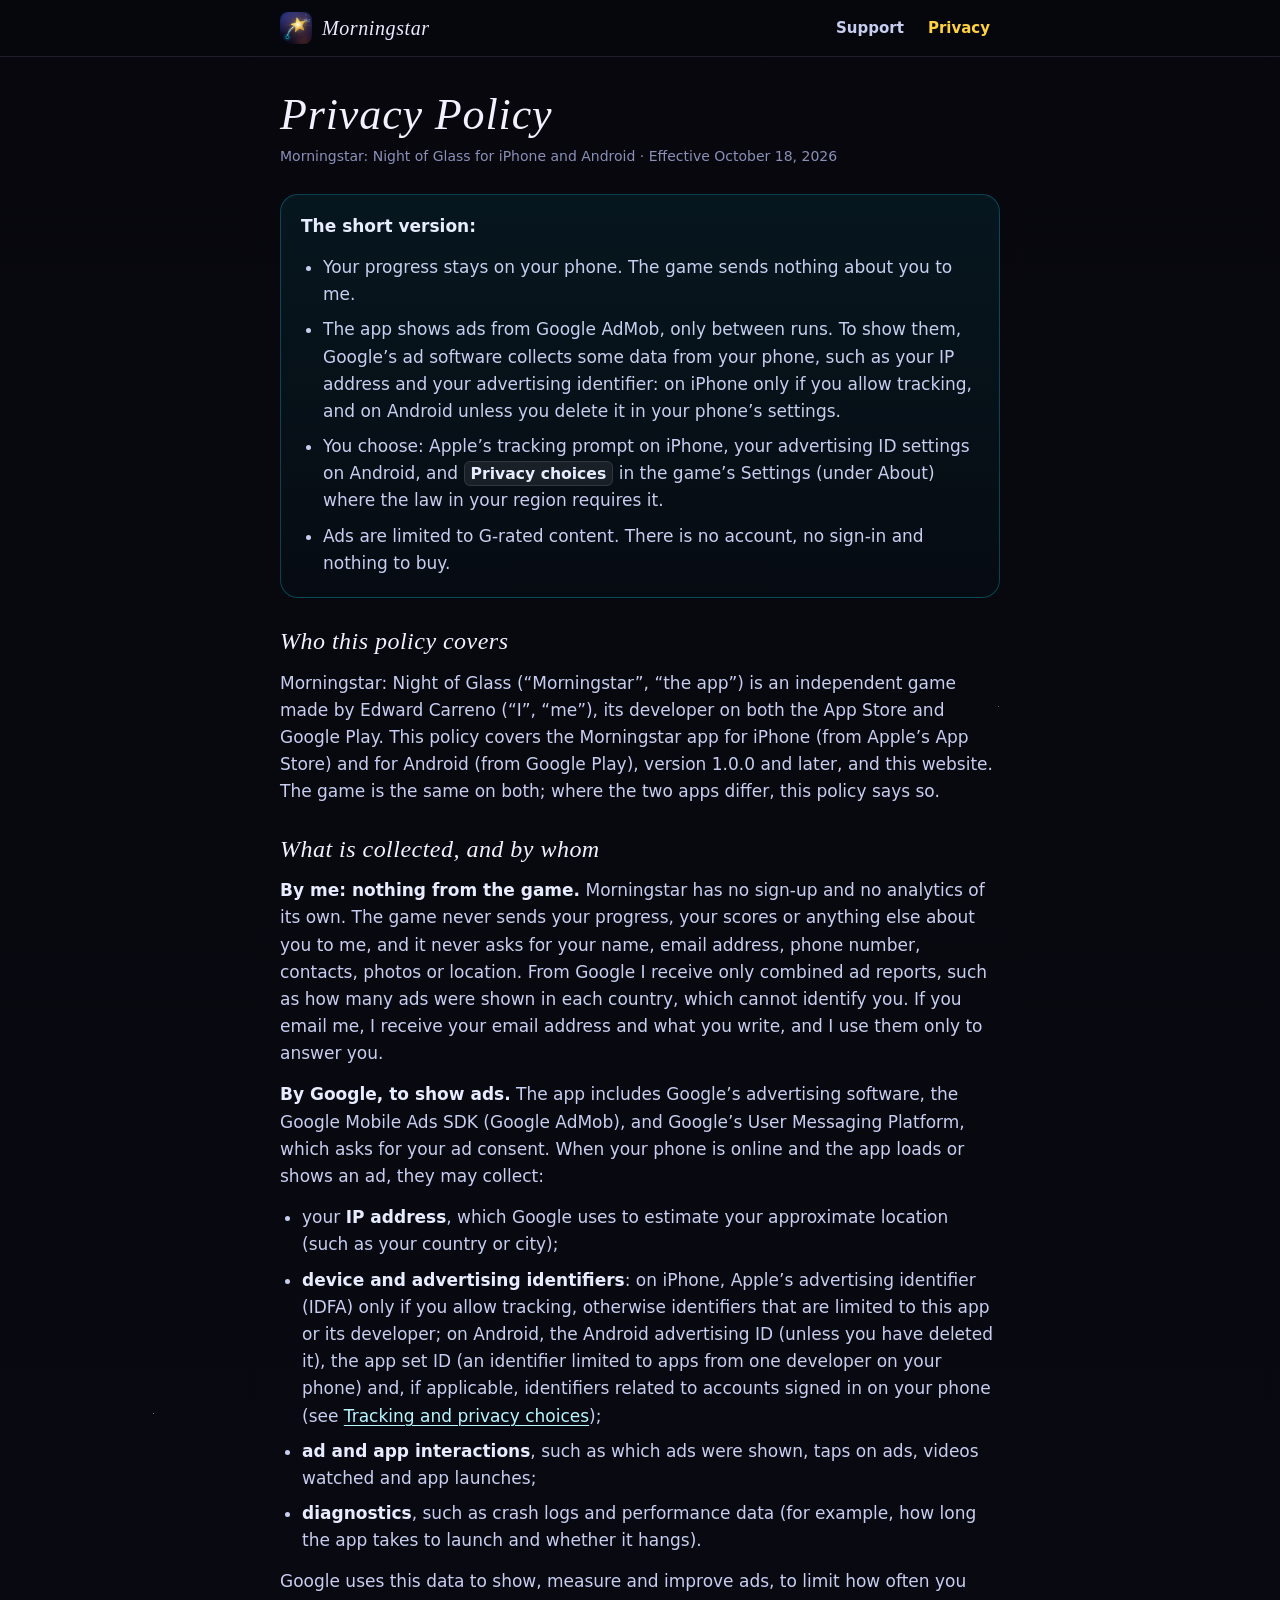
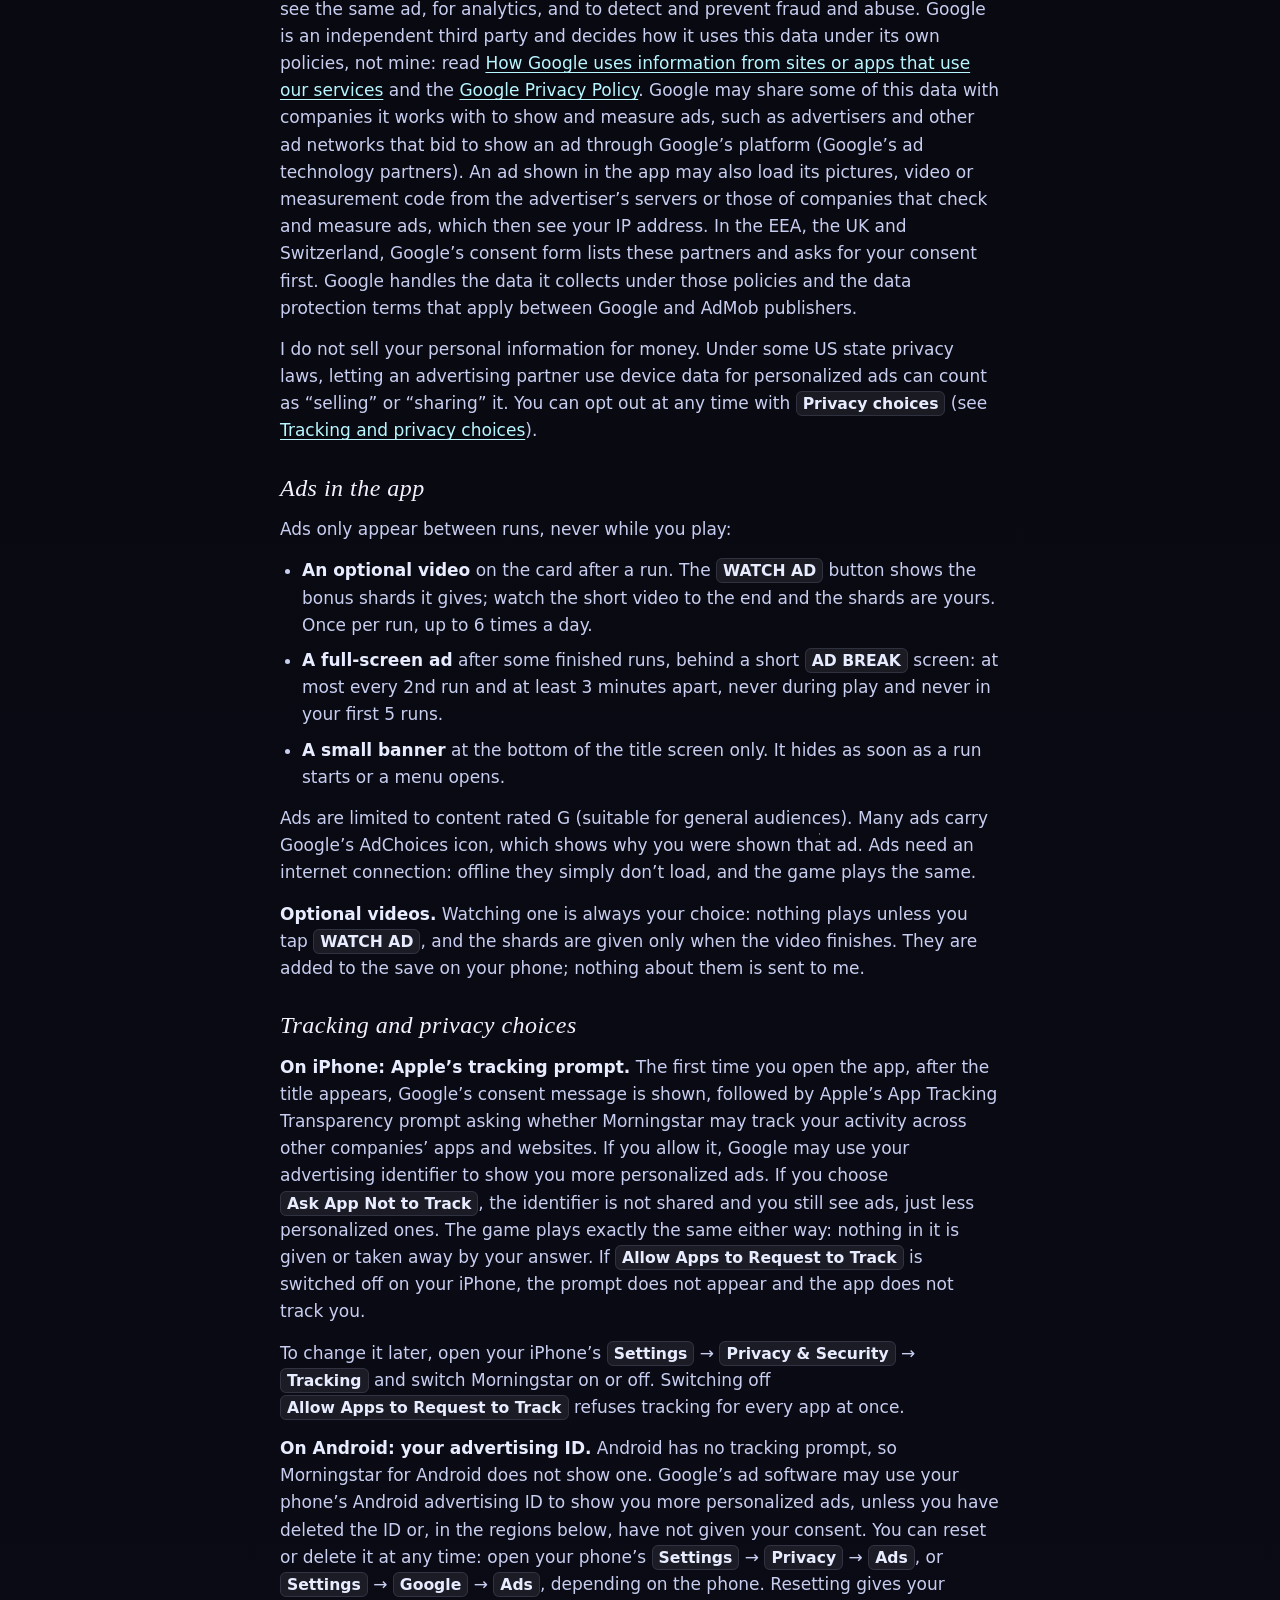
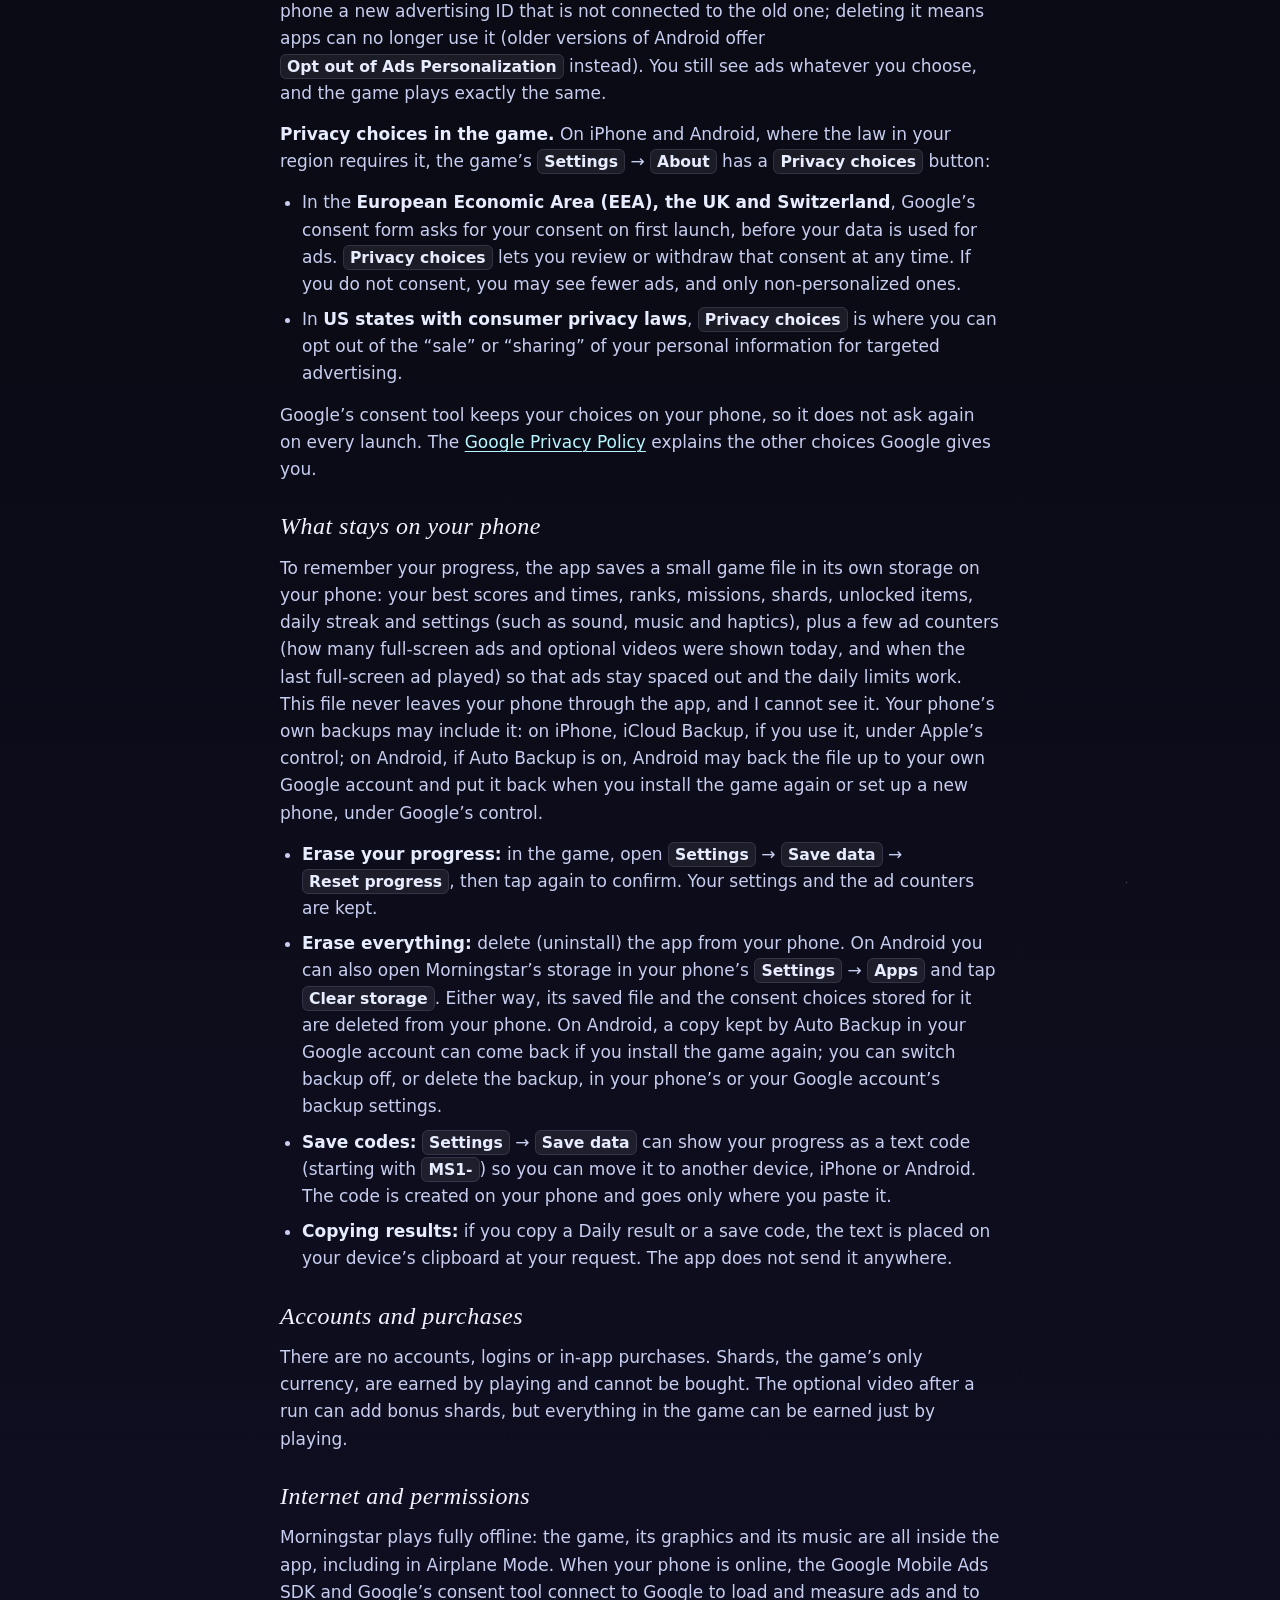
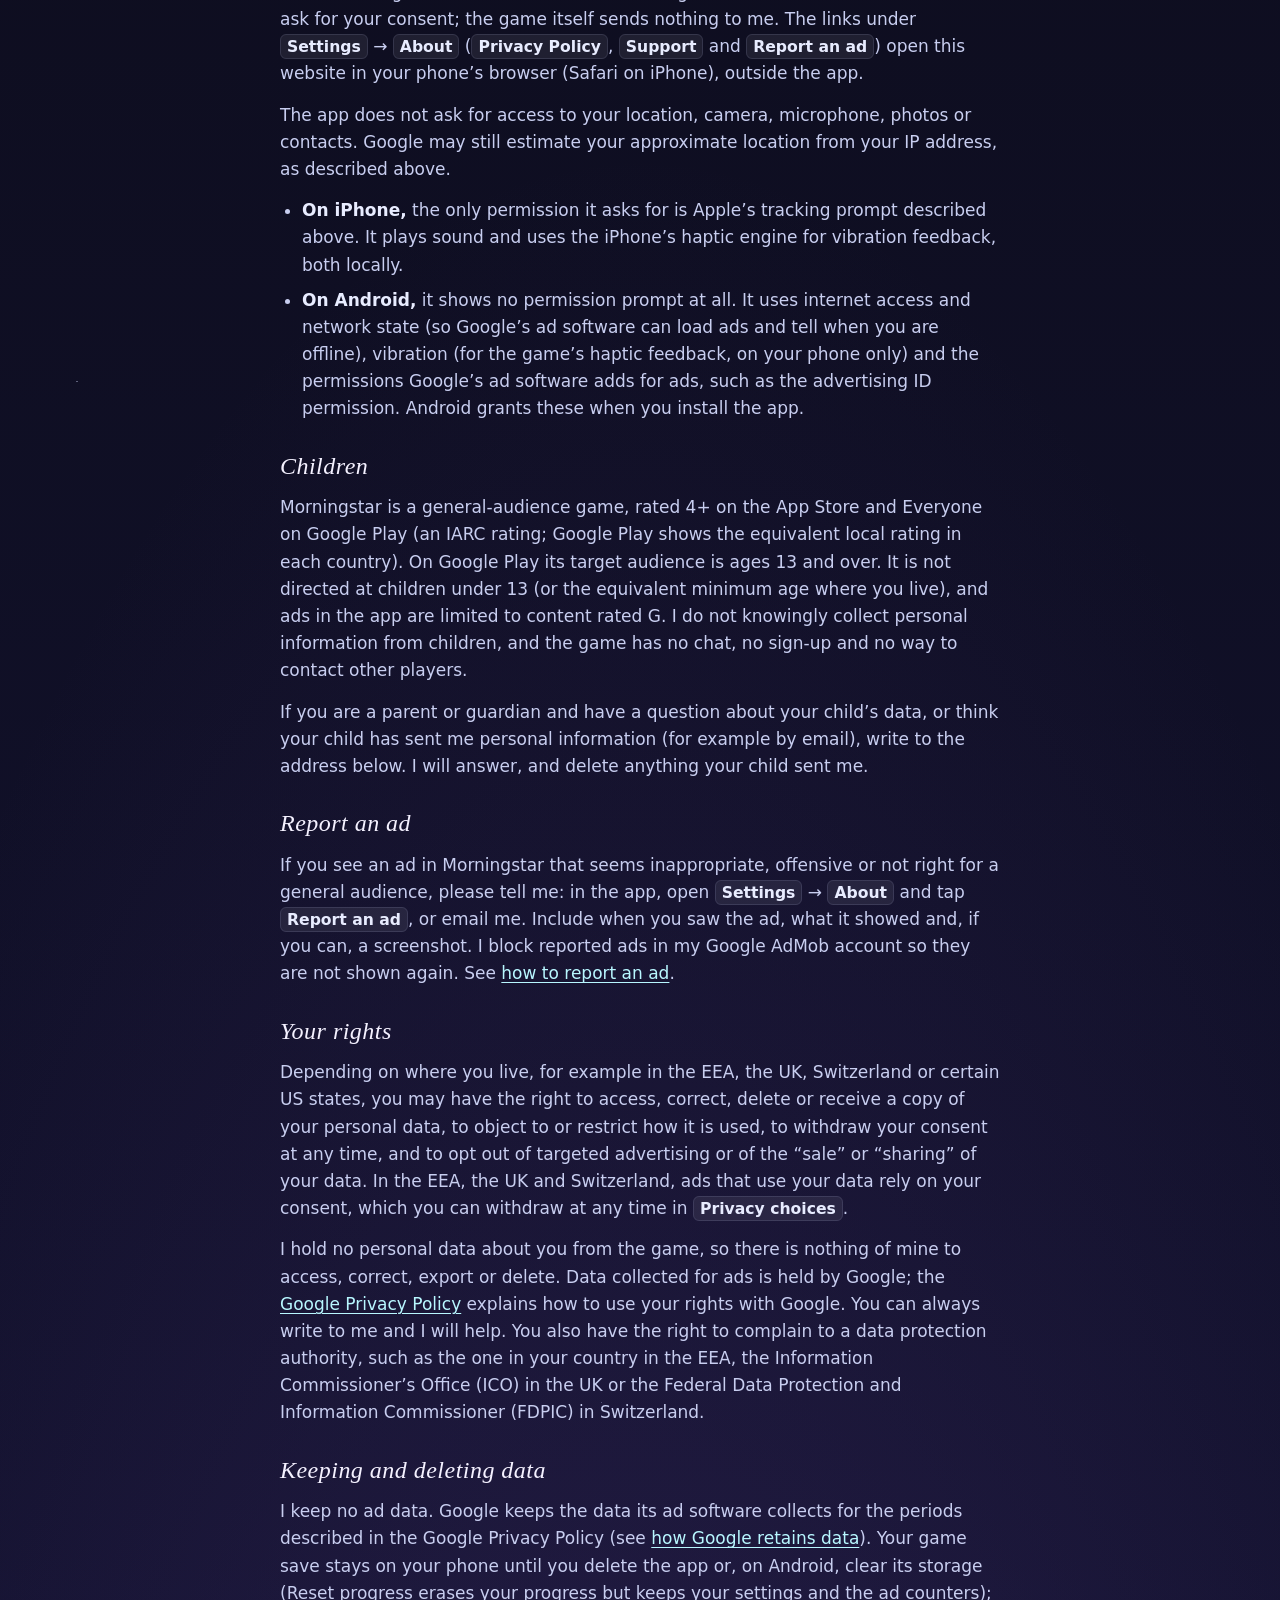
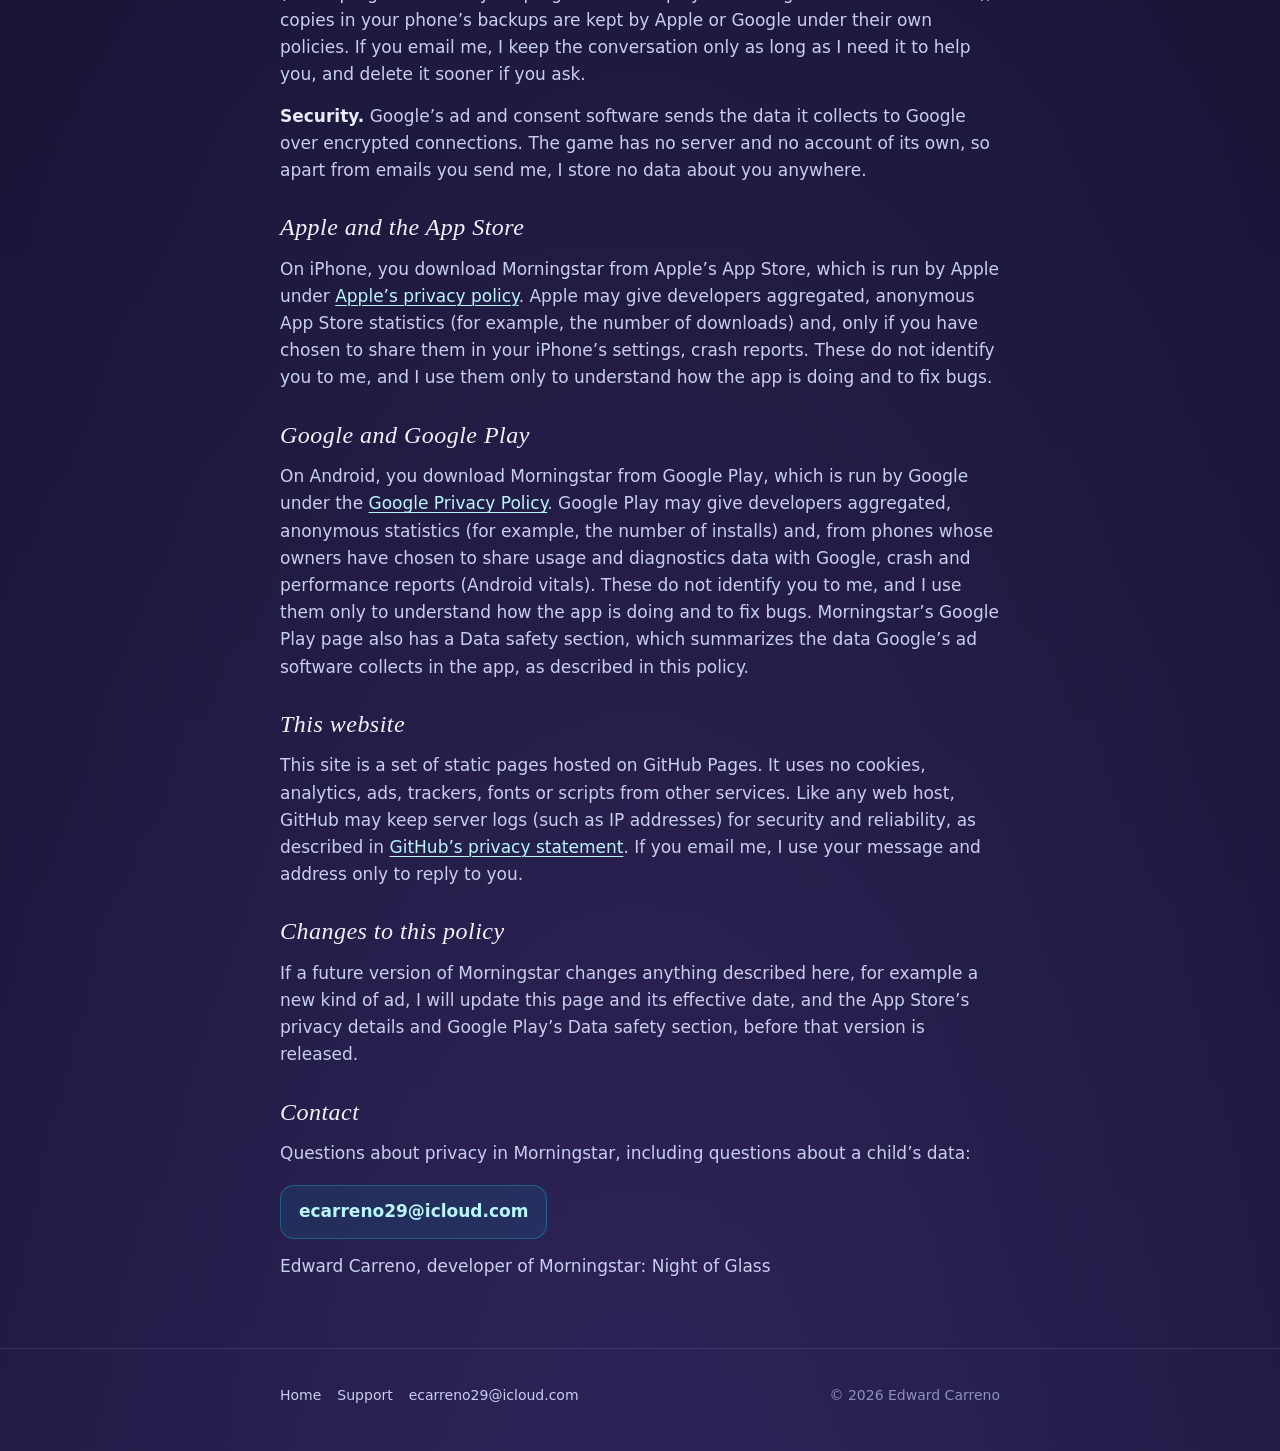
==== commit f5440322: "Android: cover Morningstar on Google Play as well as iPhone Privacy policy (effective 18 October 202" ====
--- a/privacy/index.html
+++ b/privacy/index.html
@@ -6,7 +6,7 @@
 <meta name="color-scheme" content="dark">
 <meta name="theme-color" content="#07070D">
 <title>Privacy Policy · Morningstar</title>
-<meta name="description" content="Privacy policy for Morningstar: Night of Glass for iPhone: what the game keeps on your device, what Google’s ad software collects to show ads, and the choices you have.">
+<meta name="description" content="Privacy policy for Morningstar: Night of Glass for iPhone and Android: what the game keeps on your phone, what Google’s ad software collects to show ads, and the choices you have.">
 <link rel="icon" type="image/png" sizes="180x180" href="../icon-180.png">
 <link rel="apple-touch-icon" href="../icon-180.png">
 <link rel="stylesheet" href="../style.css">
@@ -24,27 +24,27 @@
 
 <main class="wrap page">
   <h1>Privacy Policy</h1>
-  <p class="meta">Morningstar: Night of Glass for iPhone · Effective October 9, 2026</p>
+  <p class="meta">Morningstar: Night of Glass for iPhone and Android · Effective October 18, 2026</p>
 
   <div class="summary">
     <p><strong>The short version:</strong></p>
     <ul>
-      <li>Your progress stays on your iPhone. The game sends nothing about you to me.</li>
-      <li>The app shows ads from Google AdMob, only between runs. To show them, Google’s ad software collects some data from your device, such as your IP address and, only if you allow tracking, your advertising identifier.</li>
-      <li>You choose: Apple’s tracking prompt, and <span class="ui">Privacy choices</span> in the game’s Settings (under About) where the law in your region requires it.</li>
+      <li>Your progress stays on your phone. The game sends nothing about you to me.</li>
+      <li>The app shows ads from Google AdMob, only between runs. To show them, Google’s ad software collects some data from your phone, such as your IP address and your advertising identifier: on iPhone only if you allow tracking, and on Android unless you delete it in your phone’s settings.</li>
+      <li>You choose: Apple’s tracking prompt on iPhone, your advertising ID settings on Android, and <span class="ui">Privacy choices</span> in the game’s Settings (under About) where the law in your region requires it.</li>
       <li>Ads are limited to G-rated content. There is no account, no sign-in and nothing to buy.</li>
     </ul>
   </div>
 
   <h2 id="covers">Who this policy covers</h2>
-  <p>Morningstar: Night of Glass (“Morningstar”, “the app”) is an independent game made by Edward Carreno (“I”, “me”). This policy covers the Morningstar app for iPhone, version 1.0.0 and later, and this website.</p>
+  <p>Morningstar: Night of Glass (“Morningstar”, “the app”) is an independent game made by Edward Carreno (“I”, “me”), its developer on both the App Store and Google Play. This policy covers the Morningstar app for iPhone (from Apple’s App Store) and for Android (from Google Play), version 1.0.0 and later, and this website. The game is the same on both; where the two apps differ, this policy says so.</p>
 
   <h2 id="collect">What is collected, and by whom</h2>
   <p><strong>By me: nothing from the game.</strong> Morningstar has no sign-up and no analytics of its own. The game never sends your progress, your scores or anything else about you to me, and it never asks for your name, email address, phone number, contacts, photos or location. From Google I receive only combined ad reports, such as how many ads were shown in each country, which cannot identify you. If you email me, I receive your email address and what you write, and I use them only to answer you.</p>
-  <p><strong>By Google, to show ads.</strong> The app includes Google’s advertising software, the Google Mobile Ads SDK (Google AdMob), and Google’s User Messaging Platform, which asks for your ad consent. When your iPhone is online and the app loads or shows an ad, they may collect:</p>
+  <p><strong>By Google, to show ads.</strong> The app includes Google’s advertising software, the Google Mobile Ads SDK (Google AdMob), and Google’s User Messaging Platform, which asks for your ad consent. When your phone is online and the app loads or shows an ad, they may collect:</p>
   <ul>
     <li>your <strong>IP address</strong>, which Google uses to estimate your approximate location (such as your country or city);</li>
-    <li><strong>device and advertising identifiers</strong>: Apple’s advertising identifier (IDFA) only if you allow tracking (see <a href="#tracking">Tracking and privacy choices</a>); otherwise identifiers that are limited to this app or its developer;</li>
+    <li><strong>device and advertising identifiers</strong>: on iPhone, Apple’s advertising identifier (IDFA) only if you allow tracking, otherwise identifiers that are limited to this app or its developer; on Android, the Android advertising ID (unless you have deleted it), the app set ID (an identifier limited to apps from one developer on your phone) and, if applicable, identifiers related to accounts signed in on your phone (see <a href="#tracking">Tracking and privacy choices</a>);</li>
     <li><strong>ad and app interactions</strong>, such as which ads were shown, taps on ads, videos watched and app launches;</li>
     <li><strong>diagnostics</strong>, such as crash logs and performance data (for example, how long the app takes to launch and whether it hangs).</li>
   </ul>
@@ -59,24 +59,25 @@
     <li><strong>A small banner</strong> at the bottom of the title screen only. It hides as soon as a run starts or a menu opens.</li>
   </ul>
   <p>Ads are limited to content rated G (suitable for general audiences). Many ads carry Google’s AdChoices icon, which shows why you were shown that ad. Ads need an internet connection: offline they simply don’t load, and the game plays the same.</p>
-  <p><strong>Optional videos.</strong> Watching one is always your choice: nothing plays unless you tap <span class="ui">WATCH AD</span>, and the shards are given only when the video finishes. They are added to the save on your iPhone; nothing about them is sent to me.</p>
+  <p><strong>Optional videos.</strong> Watching one is always your choice: nothing plays unless you tap <span class="ui">WATCH AD</span>, and the shards are given only when the video finishes. They are added to the save on your phone; nothing about them is sent to me.</p>
 
   <h2 id="tracking">Tracking and privacy choices</h2>
-  <p><strong>Apple’s tracking prompt.</strong> The first time you open the app, after the title appears, Google’s consent message is shown, followed by Apple’s App Tracking Transparency prompt asking whether Morningstar may track your activity across other companies’ apps and websites. If you allow it, Google may use your advertising identifier to show you more personalized ads. If you choose <span class="ui">Ask App Not to Track</span>, the identifier is not shared and you still see ads, just less personalized ones. The game plays exactly the same either way: nothing in it is given or taken away by your answer. If <span class="ui">Allow Apps to Request to Track</span> is switched off on your iPhone, the prompt does not appear and the app does not track you.</p>
+  <p><strong>On iPhone: Apple’s tracking prompt.</strong> The first time you open the app, after the title appears, Google’s consent message is shown, followed by Apple’s App Tracking Transparency prompt asking whether Morningstar may track your activity across other companies’ apps and websites. If you allow it, Google may use your advertising identifier to show you more personalized ads. If you choose <span class="ui">Ask App Not to Track</span>, the identifier is not shared and you still see ads, just less personalized ones. The game plays exactly the same either way: nothing in it is given or taken away by your answer. If <span class="ui">Allow Apps to Request to Track</span> is switched off on your iPhone, the prompt does not appear and the app does not track you.</p>
   <p>To change it later, open your iPhone’s <span class="ui">Settings</span> → <span class="ui">Privacy &amp; Security</span> → <span class="ui">Tracking</span> and switch Morningstar on or off. Switching off <span class="ui">Allow Apps to Request to Track</span> refuses tracking for every app at once.</p>
-  <p><strong>Privacy choices in the game.</strong> Where the law in your region requires it, the game’s <span class="ui">Settings</span> → <span class="ui">About</span> has a <span class="ui">Privacy choices</span> button:</p>
+  <p><strong>On Android: your advertising ID.</strong> Android has no tracking prompt, so Morningstar for Android does not show one. Google’s ad software may use your phone’s Android advertising ID to show you more personalized ads, unless you have deleted the ID or, in the regions below, have not given your consent. You can reset or delete it at any time: open your phone’s <span class="ui">Settings</span> → <span class="ui">Privacy</span> → <span class="ui">Ads</span>, or <span class="ui">Settings</span> → <span class="ui">Google</span> → <span class="ui">Ads</span>, depending on the phone. Resetting gives your phone a new advertising ID that is not connected to the old one; deleting it means apps can no longer use it (older versions of Android offer <span class="ui">Opt out of Ads Personalization</span> instead). You still see ads whatever you choose, and the game plays exactly the same.</p>
+  <p><strong>Privacy choices in the game.</strong> On iPhone and Android, where the law in your region requires it, the game’s <span class="ui">Settings</span> → <span class="ui">About</span> has a <span class="ui">Privacy choices</span> button:</p>
   <ul>
     <li>In the <strong>European Economic Area (EEA), the UK and Switzerland</strong>, Google’s consent form asks for your consent on first launch, before your data is used for ads. <span class="ui">Privacy choices</span> lets you review or withdraw that consent at any time. If you do not consent, you may see fewer ads, and only non-personalized ones.</li>
     <li>In <strong>US states with consumer privacy laws</strong>, <span class="ui">Privacy choices</span> is where you can opt out of the “sale” or “sharing” of your personal information for targeted advertising.</li>
   </ul>
-  <p>Google’s consent tool keeps your choices on your iPhone, so it does not ask again on every launch. The <a href="https://policies.google.com/privacy">Google Privacy Policy</a> explains the other choices Google gives you.</p>
+  <p>Google’s consent tool keeps your choices on your phone, so it does not ask again on every launch. The <a href="https://policies.google.com/privacy">Google Privacy Policy</a> explains the other choices Google gives you.</p>
 
-  <h2 id="device">What stays on your iPhone</h2>
-  <p>To remember your progress, the app saves a small game file in its own storage on your device: your best scores and times, ranks, missions, shards, unlocked items, daily streak and settings (such as sound, music and haptics), plus a few ad counters (how many full-screen ads and optional videos were shown today, and when the last full-screen ad played) so that ads stay spaced out and the daily limits work. This file never leaves your iPhone through the app, and I cannot see it. Your iPhone’s own backups (such as iCloud Backup, if you use it) may include it, under Apple’s control.</p>
+  <h2 id="device">What stays on your phone</h2>
+  <p>To remember your progress, the app saves a small game file in its own storage on your phone: your best scores and times, ranks, missions, shards, unlocked items, daily streak and settings (such as sound, music and haptics), plus a few ad counters (how many full-screen ads and optional videos were shown today, and when the last full-screen ad played) so that ads stay spaced out and the daily limits work. This file never leaves your phone through the app, and I cannot see it. Your phone’s own backups may include it: on iPhone, iCloud Backup, if you use it, under Apple’s control; on Android, if Auto Backup is on, Android may back the file up to your own Google account and put it back when you install the game again or set up a new phone, under Google’s control.</p>
   <ul>
     <li><strong>Erase your progress:</strong> in the game, open <span class="ui">Settings</span> → <span class="ui">Save data</span> → <span class="ui">Reset progress</span>, then tap again to confirm. Your settings and the ad counters are kept.</li>
-    <li><strong>Erase everything:</strong> delete the app from your iPhone. Its saved file, and the consent choices stored for it, are deleted with it.</li>
-    <li><strong>Save codes:</strong> <span class="ui">Settings</span> → <span class="ui">Save data</span> can show your progress as a text code (starting with <span class="ui">MS1-</span>) so you can move it to another device. The code is created on your iPhone and goes only where you paste it.</li>
+    <li><strong>Erase everything:</strong> delete (uninstall) the app from your phone. On Android you can also open Morningstar’s storage in your phone’s <span class="ui">Settings</span> → <span class="ui">Apps</span> and tap <span class="ui">Clear storage</span>. Either way, its saved file and the consent choices stored for it are deleted from your phone. On Android, a copy kept by Auto Backup in your Google account can come back if you install the game again; you can switch backup off, or delete the backup, in your phone’s or your Google account’s backup settings.</li>
+    <li><strong>Save codes:</strong> <span class="ui">Settings</span> → <span class="ui">Save data</span> can show your progress as a text code (starting with <span class="ui">MS1-</span>) so you can move it to another device, iPhone or Android. The code is created on your phone and goes only where you paste it.</li>
     <li><strong>Copying results:</strong> if you copy a Daily result or a save code, the text is placed on your device’s clipboard at your request. The app does not send it anywhere.</li>
   </ul>
 
@@ -84,11 +85,15 @@
   <p>There are no accounts, logins or in-app purchases. Shards, the game’s only currency, are earned by playing and cannot be bought. The optional video after a run can add bonus shards, but everything in the game can be earned just by playing.</p>
 
   <h2 id="offline">Internet and permissions</h2>
-  <p>Morningstar plays fully offline: the game, its graphics and its music are all inside the app, including in Airplane Mode. When your iPhone is online, the Google Mobile Ads SDK and Google’s consent tool connect to Google to load and measure ads and to ask for your consent; the game itself sends nothing to me. The links under <span class="ui">Settings</span> → <span class="ui">About</span> (<span class="ui">Privacy Policy</span>, <span class="ui">Support</span> and <span class="ui">Report an ad</span>) open this website in Safari, outside the app.</p>
-  <p>The app does not ask for access to your location (Location Services), camera, microphone, photos or contacts. Google may still estimate your approximate location from your IP address, as described above. The only permission it asks for is Apple’s tracking prompt described above. It plays sound and uses the iPhone’s haptic engine for vibration feedback, both locally.</p>
+  <p>Morningstar plays fully offline: the game, its graphics and its music are all inside the app, including in Airplane Mode. When your phone is online, the Google Mobile Ads SDK and Google’s consent tool connect to Google to load and measure ads and to ask for your consent; the game itself sends nothing to me. The links under <span class="ui">Settings</span> → <span class="ui">About</span> (<span class="ui">Privacy Policy</span>, <span class="ui">Support</span> and <span class="ui">Report an ad</span>) open this website in your phone’s browser (Safari on iPhone), outside the app.</p>
+  <p>The app does not ask for access to your location, camera, microphone, photos or contacts. Google may still estimate your approximate location from your IP address, as described above.</p>
+  <ul>
+    <li><strong>On iPhone,</strong> the only permission it asks for is Apple’s tracking prompt described above. It plays sound and uses the iPhone’s haptic engine for vibration feedback, both locally.</li>
+    <li><strong>On Android,</strong> it shows no permission prompt at all. It uses internet access and network state (so Google’s ad software can load ads and tell when you are offline), vibration (for the game’s haptic feedback, on your phone only) and the permissions Google’s ad software adds for ads, such as the advertising ID permission. Android grants these when you install the app.</li>
+  </ul>
 
   <h2 id="children">Children</h2>
-  <p>Morningstar is a general-audience game, rated 4+ on the App Store. It is not directed at children under 13 (or the equivalent minimum age where you live), and ads in the app are limited to content rated G. I do not knowingly collect personal information from children, and the game has no chat, no sign-up and no way to contact other players.</p>
+  <p>Morningstar is a general-audience game, rated 4+ on the App Store and Everyone on Google Play (an IARC rating; Google Play shows the equivalent local rating in each country). On Google Play its target audience is ages 13 and over. It is not directed at children under 13 (or the equivalent minimum age where you live), and ads in the app are limited to content rated G. I do not knowingly collect personal information from children, and the game has no chat, no sign-up and no way to contact other players.</p>
   <p>If you are a parent or guardian and have a question about your child’s data, or think your child has sent me personal information (for example by email), write to the address below. I will answer, and delete anything your child sent me.</p>
 
   <h2 id="report">Report an ad</h2>
@@ -99,16 +104,20 @@
   <p>I hold no personal data about you from the game, so there is nothing of mine to access, correct, export or delete. Data collected for ads is held by Google; the <a href="https://policies.google.com/privacy">Google Privacy Policy</a> explains how to use your rights with Google. You can always write to me and I will help. You also have the right to complain to a data protection authority, such as the one in your country in the EEA, the Information Commissioner’s Office (ICO) in the UK or the Federal Data Protection and Information Commissioner (FDPIC) in Switzerland.</p>
 
   <h2 id="retention">Keeping and deleting data</h2>
-  <p>I keep no ad data. Google keeps the data its ad software collects for the periods described in the Google Privacy Policy (see <a href="https://policies.google.com/technologies/retention">how Google retains data</a>). Your game save stays on your iPhone until you delete the app (Reset progress erases your progress but keeps your settings and the ad counters). If you email me, I keep the conversation only as long as I need it to help you, and delete it sooner if you ask.</p>
+  <p>I keep no ad data. Google keeps the data its ad software collects for the periods described in the Google Privacy Policy (see <a href="https://policies.google.com/technologies/retention">how Google retains data</a>). Your game save stays on your phone until you delete the app or, on Android, clear its storage (Reset progress erases your progress but keeps your settings and the ad counters); copies in your phone’s backups are kept by Apple or Google under their own policies. If you email me, I keep the conversation only as long as I need it to help you, and delete it sooner if you ask.</p>
+  <p><strong>Security.</strong> Google’s ad and consent software sends the data it collects to Google over encrypted connections. The game has no server and no account of its own, so apart from emails you send me, I store no data about you anywhere.</p>
 
   <h2 id="apple">Apple and the App Store</h2>
-  <p>You download Morningstar from Apple’s App Store, which is run by Apple under <a href="https://www.apple.com/legal/privacy/">Apple’s privacy policy</a>. Apple may give developers aggregated, anonymous App Store statistics (for example, the number of downloads) and, only if you have chosen to share them in your iPhone’s settings, crash reports. These do not identify you to me, and I use them only to understand how the app is doing and to fix bugs.</p>
+  <p>On iPhone, you download Morningstar from Apple’s App Store, which is run by Apple under <a href="https://www.apple.com/legal/privacy/">Apple’s privacy policy</a>. Apple may give developers aggregated, anonymous App Store statistics (for example, the number of downloads) and, only if you have chosen to share them in your iPhone’s settings, crash reports. These do not identify you to me, and I use them only to understand how the app is doing and to fix bugs.</p>
+
+  <h2 id="google-play">Google and Google Play</h2>
+  <p>On Android, you download Morningstar from Google Play, which is run by Google under the <a href="https://policies.google.com/privacy">Google Privacy Policy</a>. Google Play may give developers aggregated, anonymous statistics (for example, the number of installs) and, from phones whose owners have chosen to share usage and diagnostics data with Google, crash and performance reports (Android vitals). These do not identify you to me, and I use them only to understand how the app is doing and to fix bugs. Morningstar’s Google Play page also has a Data safety section, which summarizes the data Google’s ad software collects in the app, as described in this policy.</p>
 
   <h2 id="website">This website</h2>
   <p>This site is a set of static pages hosted on GitHub Pages. It uses no cookies, analytics, ads, trackers, fonts or scripts from other services. Like any web host, GitHub may keep server logs (such as IP addresses) for security and reliability, as described in <a href="https://docs.github.com/en/site-policy/privacy-policies/github-general-privacy-statement">GitHub’s privacy statement</a>. If you email me, I use your message and address only to reply to you.</p>
 
   <h2 id="changes">Changes to this policy</h2>
-  <p>If a future version of Morningstar changes anything described here, for example a new kind of ad, I will update this page and its effective date, and the App Store’s privacy details, before that version is released.</p>
+  <p>If a future version of Morningstar changes anything described here, for example a new kind of ad, I will update this page and its effective date, and the App Store’s privacy details and Google Play’s Data safety section, before that version is released.</p>
 
   <h2 id="contact">Contact</h2>
   <p>Questions about privacy in Morningstar, including questions about a child’s data:</p>
--- a/style.css
+++ b/style.css
@@ -58,7 +58,8 @@
 .sub { margin: 8px 0 0; font-size: 12px; font-weight: 600; letter-spacing: .42em; padding-left: .42em; text-transform: uppercase; color: var(--dim); }
 .lede { max-width: 30em; margin: 24px auto 0; font-size: clamp(18px, 4.6vw, 21px); line-height: 1.55; color: var(--soft); }
 .pill { display: inline-flex; align-items: center; gap: 10px; margin: 26px 0 0; padding: 12px 20px; border-radius: 999px; border: 1px solid rgba(255, 210, 63, .38);
-  background: rgba(255, 210, 63, .07); color: var(--gold-hi); font-weight: 650; font-size: 15px; letter-spacing: .02em; }
+  background: rgba(255, 210, 63, .07); color: var(--gold-hi); font-weight: 650; font-size: 15px; letter-spacing: .02em;
+  line-height: 1.35; text-wrap: balance; }   /* "for iPhone and Android" takes two even lines on a phone */
 .pill::before { content: ""; width: 8px; height: 8px; border-radius: 50%; background: var(--gold); box-shadow: 0 0 12px var(--gold); }
 .promises { list-style: none; display: flex; flex-wrap: wrap; justify-content: center; gap: 8px 18px; margin: 22px auto 0; padding: 0; color: var(--dim); font-size: 14px; font-weight: 600; letter-spacing: .04em; }
 .promises li::before { content: "✦"; color: var(--cyan); margin-right: 7px; font-size: 11px; position: relative; top: -1px; }
